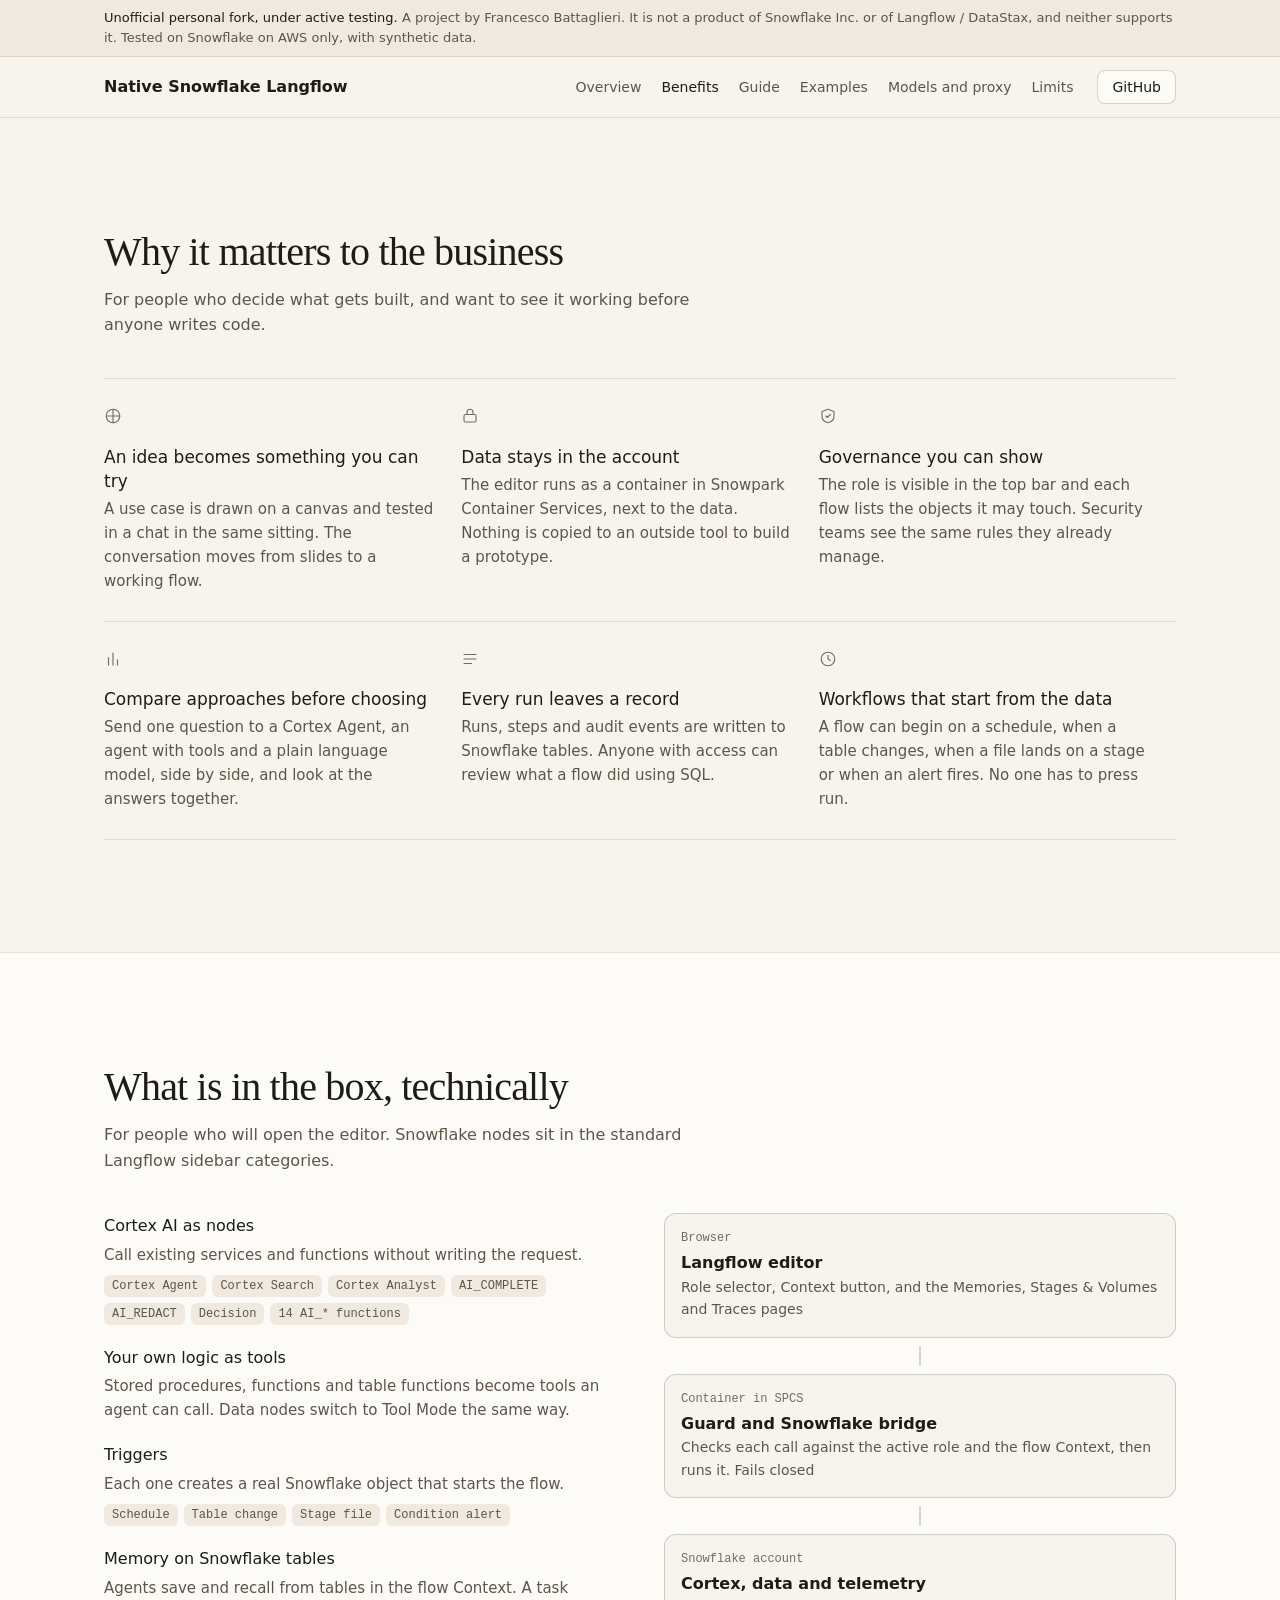
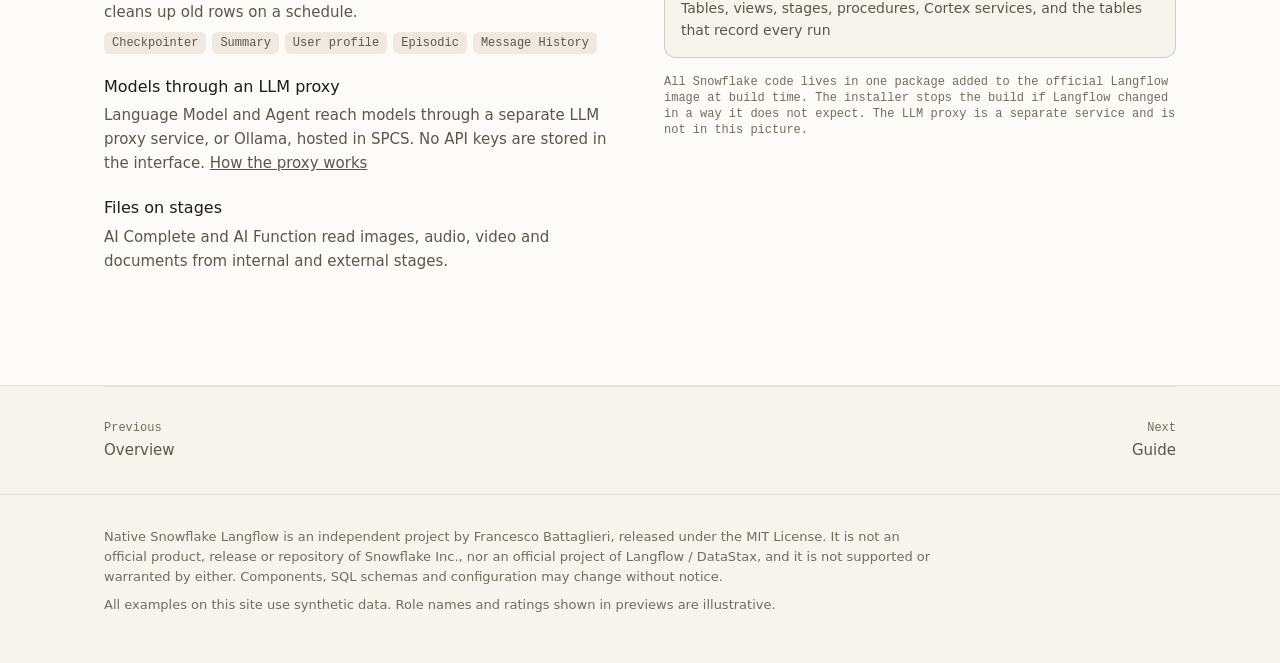
==== docs/benefits.html @ 38a933d1 "Split the overview site into pages and explain the LLM proxy The site is now six pages with shared C" ====
<!DOCTYPE html>
<html lang="en">
<head>
<meta charset="utf-8">
<meta name="viewport" content="width=device-width, initial-scale=1">
<meta name="snowflake-source" content="cortex-agent-authored">
<meta name="description" content="Native Snowflake Langflow: an unofficial personal fork that runs the Langflow visual editor inside Snowflake, on Snowflake data, under Snowflake roles.">
<title>Benefits · Native Snowflake Langflow</title>
<script type="application/json" id="snowflake-report-metadata">
{
  "generated": "2026-11-13",
  "intent": "Native Snowflake Langflow site: Benefits",
  "dataSources": [
    {
      "type": "file",
      "path": "README.md"
    }
  ],
  "sections": [
    {
      "id": "business",
      "title": "business",
      "producerNotes": "From README sections 1, 2, 4 and 5. No performance or adoption claims."
    },
    {
      "id": "technical",
      "title": "technical",
      "producerNotes": "From README sections 1, 2, 4 and 5. No performance or adoption claims."
    }
  ]
}
</script>
<link rel="stylesheet" href="assets/site.css">
<script src="assets/site.js" defer></script>
</head>
<body>

<div class="notice"><div class="wrap"><strong>Unofficial personal fork, under active testing.</strong> A project by Francesco Battaglieri. It is not a product of Snowflake Inc. or of Langflow / DataStax, and neither supports it. Tested on Snowflake on AWS only, with synthetic data.</div></div>

<nav>
  <div class="wrap">
    <a class="brand" href="index.html">Native Snowflake Langflow</a>
    <div class="links"><a href="index.html">Overview</a><a href="benefits.html" aria-current="page">Benefits</a><a href="guide.html">Guide</a><a href="examples.html">Examples</a><a href="models.html">Models and proxy</a><a href="limits.html">Limits</a></div>
    <a class="btn ghost small" href="https://github.com/fbattaglieri-snowflake/Native-Snowflake-Langflow">GitHub</a>
  </div>
</nav>

<section id="business">
  <div class="wrap">
    <div class="head reveal">
      <h2>Why it matters to the business</h2>
      <p class="sub">For people who decide what gets built, and want to see it working before anyone writes code.</p>
    </div>
    <div class="grid3">
      <div class="benefit reveal" style="--i:0"><svg viewBox="0 0 24 24"><path d="M12 3v18M3 12h18"/><circle cx="12" cy="12" r="9"/></svg><h3>An idea becomes something you can try</h3><p>A use case is drawn on a canvas and tested in a chat in the same sitting. The conversation moves from slides to a working flow.</p></div>
      <div class="benefit reveal" style="--i:1"><svg viewBox="0 0 24 24"><rect x="4" y="10" width="16" height="10" rx="2"/><path d="M8 10V7a4 4 0 0 1 8 0v3"/></svg><h3>Data stays in the account</h3><p>The editor runs as a container in Snowpark Container Services, next to the data. Nothing is copied to an outside tool to build a prototype.</p></div>
      <div class="benefit reveal" style="--i:2"><svg viewBox="0 0 24 24"><path d="M12 3l8 3v6c0 5-3.5 8-8 9-4.5-1-8-4-8-9V6z"/><path d="M9 12l2 2 4-4"/></svg><h3>Governance you can show</h3><p>The role is visible in the top bar and each flow lists the objects it may touch. Security teams see the same rules they already manage.</p></div>
      <div class="benefit reveal" style="--i:0"><svg viewBox="0 0 24 24"><path d="M6 20V10M12 20V4M18 20v-7"/></svg><h3>Compare approaches before choosing</h3><p>Send one question to a Cortex Agent, an agent with tools and a plain language model, side by side, and look at the answers together.</p></div>
      <div class="benefit reveal" style="--i:1"><svg viewBox="0 0 24 24"><path d="M4 6h16M4 12h16M4 18h10"/></svg><h3>Every run leaves a record</h3><p>Runs, steps and audit events are written to Snowflake tables. Anyone with access can review what a flow did using SQL.</p></div>
      <div class="benefit reveal" style="--i:2"><svg viewBox="0 0 24 24"><circle cx="12" cy="12" r="9"/><path d="M12 7v5l3 2"/></svg><h3>Workflows that start from the data</h3><p>A flow can begin on a schedule, when a table changes, when a file lands on a stage or when an alert fires. No one has to press run.</p></div>
    </div>
  </div>
</section>

<section id="technical" class="band">
  <div class="wrap">
    <div class="head reveal">
      <h2>What is in the box, technically</h2>
      <p class="sub">For people who will open the editor. Snowflake nodes sit in the standard Langflow sidebar categories.</p>
    </div>
    <div class="tech">
      <dl class="reveal">
        <div><dt>Cortex AI as nodes</dt><dd>Call existing services and functions without writing the request.</dd>
          <div class="tags"><span class="tag">Cortex Agent</span><span class="tag">Cortex Search</span><span class="tag">Cortex Analyst</span><span class="tag">AI_COMPLETE</span><span class="tag">AI_REDACT</span><span class="tag">Decision</span><span class="tag">14 AI_* functions</span></div></div>
        <div><dt>Your own logic as tools</dt><dd>Stored procedures, functions and table functions become tools an agent can call. Data nodes switch to Tool Mode the same way.</dd></div>
        <div><dt>Triggers</dt><dd>Each one creates a real Snowflake object that starts the flow.</dd>
          <div class="tags"><span class="tag">Schedule</span><span class="tag">Table change</span><span class="tag">Stage file</span><span class="tag">Condition alert</span></div></div>
        <div><dt>Memory on Snowflake tables</dt><dd>Agents save and recall from tables in the flow Context. A task cleans up old rows on a schedule.</dd>
          <div class="tags"><span class="tag">Checkpointer</span><span class="tag">Summary</span><span class="tag">User profile</span><span class="tag">Episodic</span><span class="tag">Message History</span></div></div>
        <div><dt>Models through an LLM proxy</dt><dd>Language Model and Agent reach models through a separate LLM proxy service, or Ollama, hosted in SPCS. No API keys are stored in the interface. <a href="models.html">How the proxy works</a></dd></div>
        <div><dt>Files on stages</dt><dd>AI Complete and AI Function read images, audio, video and documents from internal and external stages.</dd></div>
      </dl>
      <div class="reveal" style="--i:1">
        <div class="layers" aria-label="Architecture in three layers">
          <div class="layer"><span class="mono">Browser</span><b>Langflow editor</b><p>Role selector, Context button, and the Memories, Stages &amp; Volumes and Traces pages</p></div>
          <span class="down"></span>
          <div class="layer"><span class="mono">Container in SPCS</span><b>Guard and Snowflake bridge</b><p>Checks each call against the active role and the flow Context, then runs it. Fails closed</p></div>
          <span class="down"></span>
          <div class="layer"><span class="mono">Snowflake account</span><b>Cortex, data and telemetry</b><p>Tables, views, stages, procedures, Cortex services, and the tables that record every run</p></div>
        </div>
        <p class="mono" style="margin-top:16px">All Snowflake code lives in one package added to the official Langflow image at build time. The installer stops the build if Langflow changed in a way it does not expect. The LLM proxy is a separate service and is not in this picture.</p>
      </div>
    </div>
  </div>
</section>

<div class="wrap"><div class="pager"><a href="index.html"><small>Previous</small>Overview</a><a href="guide.html" style="text-align:right"><small>Next</small>Guide</a></div></div>

<footer>
  <div class="wrap">
    <p>Native Snowflake Langflow is an independent project by Francesco Battaglieri, released under the MIT License. It is not an official product, release or repository of Snowflake Inc., nor an official project of Langflow / DataStax, and it is not supported or warranted by either. Components, SQL schemas and configuration may change without notice.</p>
    <p>All examples on this site use synthetic data. Role names and ratings shown in previews are illustrative.</p>
  </div>
</footer>
</body>
</html>
---- docs/assets/site.css ----
:root{
  color-scheme:light dark;
  --bg:light-dark(#f7f4ee,#161513);
  --card:light-dark(#fdfbf7,#1c1a18);
  --raised:light-dark(#efe9df,#262421);
  --text:light-dark(#1f1b16,#efe9de);
  --text2:light-dark(#5e554a,#aaa398);
  --muted:light-dark(#746b5f,#8f897e);
  --line:light-dark(rgba(31,27,22,.10),rgba(239,233,222,.10));
  --line2:light-dark(rgba(31,27,22,.18),rgba(239,233,222,.18));
  --accent:light-dark(#0f6b63,#63c7b9);
  --accent-soft:light-dark(rgba(15,107,99,.10),rgba(99,199,185,.13));
  --neg:light-dark(#b42318,#f0766b);
  --neg-soft:light-dark(rgba(180,35,24,.08),rgba(240,118,107,.12));
  --pos:light-dark(#15803d,#4cc38a);
  --shadow:light-dark(0 8px 24px rgba(31,27,22,.07),none);
  --ease:cubic-bezier(.22,1,.36,1);
  --sans:"Instrument Sans","DM Sans",-apple-system,BlinkMacSystemFont,"Segoe UI",system-ui,sans-serif;
  --serif:"Instrument Serif","Iowan Old Style","Palatino Linotype",Palatino,Georgia,serif;
  --mono:ui-monospace,"SF Mono",Menlo,Consolas,monospace;
}
*{box-sizing:border-box}
html{scroll-behavior:smooth}
body{margin:0;background:var(--bg);color:var(--text);font:400 16px/1.6 var(--sans);-webkit-font-smoothing:antialiased}
img,svg{max-width:100%;height:auto}
a{color:inherit}
.wrap{width:100%;max-width:1136px;margin:0 auto;padding:0 clamp(20px,4vw,32px)}
h1,h2,h3,p{margin:0}
h1,h2{font-family:var(--serif);font-weight:400;letter-spacing:-.02em}
h1{font-size:clamp(38px,4.4vw,56px);line-height:1.06}
h2{font-size:clamp(30px,3.6vw,40px);line-height:1.12}
h3{font-size:17px;line-height:24px;font-weight:500}
.lead{font-size:clamp(17px,1.6vw,19px);line-height:1.55;color:var(--text2);max-width:36rem}
.sub{color:var(--text2);max-width:40rem;margin-top:12px}
.mono{font-family:var(--mono);font-size:12px;line-height:16px;color:var(--muted);overflow-wrap:anywhere}
section{padding:clamp(64px,9vw,112px) 0}
.head{margin-bottom:40px}
:focus-visible{outline:2px solid var(--accent);outline-offset:2px;border-radius:6px}

/* notice + nav */
.notice{background:var(--raised);border-bottom:1px solid var(--line);font-size:13px;line-height:20px;color:var(--text2)}
.notice .wrap{padding-top:8px;padding-bottom:8px}
.notice strong{font-weight:500;color:var(--text)}
nav{position:sticky;top:0;z-index:10;background:var(--bg);border-bottom:1px solid var(--line)}
nav .wrap{display:flex;align-items:center;flex-wrap:wrap;gap:0 24px;min-height:60px}
.brand{font-weight:600;font-size:16px;text-decoration:none;white-space:nowrap}
.links{display:flex;gap:20px;margin-left:auto;font-size:14px}
.links a{color:var(--text2);text-decoration:none;transition:color .15s var(--ease)}
.links a:hover{color:var(--text)}
.btn{display:inline-flex;align-items:center;justify-content:center;height:44px;padding:0 20px;border-radius:10px;font:500 15px/1 var(--sans);text-decoration:none;border:1px solid transparent;cursor:pointer;transition:background-color .15s var(--ease),border-color .15s var(--ease),transform .15s var(--ease)}
.btn:active{transform:scale(.98)}
.btn.primary{background:var(--text);color:var(--bg)}
.btn.primary:hover{background:var(--text2)}
.btn.ghost{background:var(--card);border-color:var(--line2);color:var(--text)}
.btn.ghost:hover{background:var(--raised)}
.btn.small{height:34px;padding:0 14px;font-size:14px;border-radius:8px}
.links a[aria-current=page]{color:var(--text)}
@media (max-width:900px){nav .brand{line-height:60px}nav .btn{margin-left:auto}.links{order:3;width:100%;margin:0;padding:0 0 12px;overflow-x:auto;white-space:nowrap}}

/* hero */
.hero{padding:clamp(48px,7vw,88px) 0 clamp(56px,7vw,88px)}
.hero-grid{display:grid;grid-template-columns:minmax(0,1fr) minmax(0,1fr);gap:clamp(32px,4vw,56px);align-items:center}
.hero .lead{margin-top:20px}
.actions{display:flex;flex-wrap:wrap;gap:12px;margin-top:32px}
.facts{display:flex;flex-wrap:wrap;gap:8px 20px;margin-top:28px;padding:0;list-style:none}
.facts li{font-family:var(--mono);font-size:12px;color:var(--muted)}
@media (max-width:960px){.hero-grid{grid-template-columns:minmax(0,1fr)}}

/* window */
.window{background:var(--card);border:1px solid var(--line2);border-radius:16px;box-shadow:var(--shadow);overflow:hidden}
.bar{display:flex;align-items:center;gap:8px;flex-wrap:wrap;padding:10px 12px;border-bottom:1px solid var(--line);font-size:13px}
.bar .title{color:var(--text2);margin-right:auto}
.chip{display:inline-flex;align-items:center;gap:6px;height:26px;padding:0 10px;border-radius:8px;background:var(--raised);border:1px solid var(--line);font-family:var(--mono);font-size:12px;color:var(--text2);white-space:nowrap}
.chip b{font-weight:500;color:var(--text)}
.chip.role::before{content:"";width:6px;height:6px;border-radius:50%;background:var(--accent)}
.canvas{display:block;width:100%;background-image:radial-gradient(var(--line2) 1px,transparent 1px);background-size:20px 20px}
.node rect{fill:var(--card);stroke:var(--line2);stroke-width:1;transition:stroke .3s var(--ease),fill .3s var(--ease)}
.node text{font:500 13px var(--sans);fill:var(--text)}
.node .kind{font:400 11px var(--mono);fill:var(--muted)}
.node .pip{fill:var(--muted)}
.node.sf .pip{fill:var(--accent)}
.node.on rect{stroke:var(--accent);fill:var(--accent-soft)}
.node{opacity:0;transform:translateY(8px);transition:opacity .45s var(--ease),transform .45s var(--ease)}
.ready .node{opacity:1;transform:none}
.wire{fill:none;stroke:var(--line2);stroke-width:1.5;stroke-dasharray:1;stroke-dashoffset:1;transition:stroke-dashoffset .9s var(--ease) .5s,stroke .3s var(--ease)}
.ready .wire{stroke-dashoffset:0}
.wire.on{stroke:var(--accent)}
#dot{fill:var(--accent);opacity:0;transition:opacity .15s}
.trace{display:grid;grid-template-columns:1fr auto;gap:12px;align-items:end;padding:12px;border-top:1px solid var(--line)}
.trace ol{list-style:none;margin:0;padding:0;display:grid;gap:4px}
.trace li{font-family:var(--mono);font-size:12px;line-height:18px;color:var(--muted);opacity:.35;transition:opacity .3s var(--ease),color .3s var(--ease)}
.trace li.on{opacity:1;color:var(--text2)}
.trace li span{color:var(--accent)}

/* reveal */
.reveal{opacity:0;transform:translateY(12px);transition:opacity .5s var(--ease),transform .5s var(--ease);transition-delay:calc(var(--i,0)*50ms)}
.reveal.in{opacity:1;transform:none}

/* how */
.steps{display:grid;grid-template-columns:repeat(auto-fit,minmax(260px,1fr));gap:24px}
.step{background:var(--card);border:1px solid var(--line);border-radius:16px;padding:24px}
.step .n{font-family:var(--mono);font-size:12px;color:var(--accent)}
.step h3{margin:8px 0}
.step p{color:var(--text2);font-size:15px}
.mini{margin-top:20px;background:var(--bg);border:1px solid var(--line);border-radius:10px;padding:12px;min-height:132px;display:grid;gap:4px;align-content:center}
.row{display:flex;align-items:center;gap:8px;height:28px;padding:0 8px;border-radius:6px;font-family:var(--mono);font-size:12px;color:var(--text2)}
.row.sel{background:var(--accent-soft);color:var(--text)}
.tick{width:14px;height:14px;border-radius:4px;border:1px solid var(--line2);flex:none;display:grid;place-items:center}
.tick svg{width:10px;height:10px;stroke:var(--bg);opacity:0;transition:opacity .3s var(--ease) calc(.4s + var(--j,0)*.18s)}
.tick.yes{transition:background-color .3s var(--ease) calc(.4s + var(--j,0)*.18s),border-color .3s var(--ease) calc(.4s + var(--j,0)*.18s)}
.in .tick.yes{background:var(--accent);border-color:var(--accent)}
.in .tick.yes svg{opacity:1}
.join{display:flex;align-items:center}
.join .pill{flex:none;padding:0 8px;font-size:12px}
.join i{flex:1;min-width:10px;height:1.5px;background:var(--accent);transform:scaleX(0);transform-origin:left;transition:transform .7s var(--ease) .5s}
.in .join i{transform:scaleX(1)}
.pill{display:inline-flex;align-items:center;height:30px;padding:0 10px;border-radius:8px;border:1px solid var(--line2);background:var(--card);font-size:13px;white-space:nowrap}

/* governance demo */
.gov{display:grid;grid-template-columns:minmax(0,1fr) minmax(0,1fr);gap:clamp(24px,4vw,56px);align-items:center;margin-top:64px}
@media (max-width:860px){.gov{grid-template-columns:minmax(0,1fr)}}
.seg{display:inline-flex;gap:2px;padding:3px;border-radius:10px;background:var(--raised);border:1px solid var(--line)}
.seg button{height:30px;padding:0 12px;border:0;border-radius:7px;background:none;color:var(--text2);font:400 12px var(--mono);cursor:pointer;transition:background-color .15s var(--ease),color .15s var(--ease)}
.seg button[aria-pressed=true]{background:var(--card);color:var(--text);box-shadow:0 1px 2px rgba(0,0,0,.06)}
.result{margin:12px;padding:12px;border-radius:10px;border:1px solid var(--line);background:var(--bg);font-family:var(--mono);font-size:12px;line-height:20px;color:var(--text2);transition:background-color .25s var(--ease),border-color .25s var(--ease)}
.result b{display:block;font-weight:500;color:var(--pos)}
.result.deny{background:var(--neg-soft);border-color:var(--neg)}
.result.deny b{color:var(--neg)}

/* benefits */
.grid3{display:grid;grid-template-columns:repeat(auto-fit,minmax(280px,1fr));gap:0;border-top:1px solid var(--line)}
.benefit{padding:28px 24px 28px 0;border-bottom:1px solid var(--line)}
.benefit svg{width:18px;height:18px;stroke:var(--muted);fill:none;stroke-width:1.5;stroke-linecap:round;stroke-linejoin:round}
.benefit h3{margin:12px 0 4px}
.benefit p{color:var(--text2);font-size:15px}
.band{background:var(--card);border-top:1px solid var(--line);border-bottom:1px solid var(--line)}
.tech{display:grid;grid-template-columns:repeat(auto-fit,minmax(300px,1fr));gap:32px 48px}
.tech dl{margin:0;display:grid;gap:20px}
.tech dt{font-weight:500}
.tech dd{margin:4px 0 0;color:var(--text2);font-size:15px}
.tags{display:flex;flex-wrap:wrap;gap:6px;margin-top:8px}
.tag{font-family:var(--mono);font-size:12px;line-height:22px;padding:0 8px;border-radius:6px;background:var(--raised);color:var(--text2)}
.layers{display:grid;gap:8px}
.layer{border:1px solid var(--line2);border-radius:12px;padding:16px;background:var(--bg)}
.layer .mono{display:block;margin-bottom:4px}
.layer p{font-size:14px;color:var(--text2)}
.down{justify-self:center;width:1.5px;height:20px;background:var(--line2)}

/* guide */
.guide{display:grid;gap:0;counter-reset:g;max-width:820px}
.g{display:grid;grid-template-columns:40px minmax(0,1fr);gap:16px;padding:20px 0;border-bottom:1px solid var(--line)}
.g::before{counter-increment:g;content:counter(g);width:32px;height:32px;border-radius:50%;border:1px solid var(--line2);display:grid;place-items:center;font-family:var(--mono);font-size:13px;color:var(--accent)}
.g p{color:var(--text2);font-size:15px;margin-top:4px}
.g .when{font-family:var(--mono);font-size:12px;color:var(--muted);margin-left:8px}
kbd{font-family:var(--mono);font-size:12px;padding:1px 6px;border-radius:5px;border:1px solid var(--line2);background:var(--card);color:var(--text)}
.tips{margin-top:40px;display:grid;grid-template-columns:repeat(auto-fit,minmax(240px,1fr));gap:16px;max-width:1000px}
.tip{padding:16px;border-radius:12px;background:var(--card);border:1px solid var(--line);font-size:14px;color:var(--text2)}
.tip b{display:block;font-weight:500;color:var(--text);margin-bottom:4px}

/* examples */
.tabs{display:flex;flex-wrap:wrap;gap:4px;margin-bottom:20px}
.tabs button{height:36px;padding:0 14px;border-radius:9px;border:1px solid transparent;background:none;color:var(--text2);font:400 14px var(--sans);cursor:pointer;transition:background-color .15s var(--ease),color .15s var(--ease),border-color .15s var(--ease)}
.tabs button:hover{background:var(--raised)}
.tabs button[aria-selected=true]{background:var(--card);border-color:var(--line2);color:var(--text)}
.panel{display:none;grid-template-columns:minmax(0,1fr) minmax(0,1fr);gap:clamp(24px,4vw,48px);background:var(--card);border:1px solid var(--line);border-radius:16px;padding:clamp(20px,3vw,32px)}
.panel.on{display:grid;animation:rise .4s var(--ease)}
@keyframes rise{from{opacity:0;transform:translateY(8px)}}
@media (max-width:860px){.panel{grid-template-columns:minmax(0,1fr)}}
.panel h3{font-size:20px;line-height:28px}
.panel p{color:var(--text2);font-size:15px;margin-top:8px}
.chain{display:flex;flex-wrap:wrap;align-items:center;gap:6px;margin-top:20px}
.chain i{width:16px;height:1.5px;background:var(--line2)}
.chain .pill.sf{border-color:var(--accent);color:var(--accent)}
.look{margin:20px 0 0;padding:0;list-style:none;display:grid;gap:8px;font-size:14px;color:var(--text2)}
.look li{padding-left:16px;position:relative}
.look li::before{content:"";position:absolute;left:0;top:10px;width:6px;height:1.5px;background:var(--accent)}
.chat{display:grid;gap:8px;align-content:start}
.chat .mono{margin-bottom:4px}
.q{background:var(--bg);border:1px solid var(--line);border-radius:12px 12px 12px 4px;padding:12px 14px;font-size:14px;line-height:21px}
.q small{display:block;font-family:var(--mono);font-size:11px;color:var(--muted);margin-bottom:2px}
.scores{display:grid;gap:8px;margin-top:8px}
.score{display:grid;grid-template-columns:132px 1fr 20px;gap:12px;align-items:center;font-size:13px;color:var(--text2)}
.score div{height:6px;border-radius:3px;background:var(--raised);overflow:hidden}
.score div i{display:block;height:100%;background:var(--muted);transform-origin:left;transform:scaleX(0);transition:transform .7s var(--ease) .2s}
.score.lead-s div i{background:var(--accent)}
.panel.on .score div i{transform:scaleX(var(--v))}
.score span{font-family:var(--mono);font-variant-numeric:tabular-nums;text-align:right}

/* limits */
.limits{display:grid;grid-template-columns:repeat(auto-fit,minmax(300px,1fr));gap:0 48px;max-width:1000px}
.limit{padding:16px 0;border-bottom:1px solid var(--line)}
.limit b{font-weight:500}
.limit p{color:var(--text2);font-size:14px;margin-top:2px}

/* feedback + footer */
.cta{display:grid;grid-template-columns:minmax(0,3fr) minmax(0,2fr);gap:32px;align-items:center}
@media (max-width:860px){.cta{grid-template-columns:minmax(0,1fr)}}
footer{border-top:1px solid var(--line);padding:32px 0 48px;font-size:13px;line-height:20px;color:var(--muted)}
footer p{max-width:52rem}
footer p+p{margin-top:8px}

@media (prefers-reduced-motion:reduce){
  html{scroll-behavior:auto}
  *,*::before,*::after{transition-duration:.01ms!important;transition-delay:0s!important;animation:none!important}
}

/* multi-page additions */
.cards{display:grid;grid-template-columns:repeat(auto-fit,minmax(200px,1fr));gap:16px}
.card{display:block;padding:20px;border-radius:14px;background:var(--card);border:1px solid var(--line);text-decoration:none;transition:border-color .15s var(--ease),background-color .15s var(--ease)}
.card:hover{border-color:var(--accent)}
.card b{display:block;font-weight:500}
.card span{display:block;font-size:14px;line-height:21px;color:var(--text2);margin-top:4px}
.pager{display:flex;justify-content:space-between;gap:16px;flex-wrap:wrap;padding:32px 0;border-top:1px solid var(--line)}
.pager a{text-decoration:none;font-size:15px;color:var(--text2);transition:color .15s var(--ease)}
.pager a:hover{color:var(--text)}
.pager small{display:block;font-family:var(--mono);font-size:12px;color:var(--muted)}
.need{display:inline-flex;align-items:center;gap:8px;margin-top:20px!important;font-size:13px!important;color:var(--text2)}
.need::before{content:"";width:6px;height:6px;border-radius:50%;background:var(--muted)}
.need.yes::before{background:var(--accent)}
.prereq{display:grid;grid-template-columns:repeat(auto-fit,minmax(240px,1fr));gap:16px;max-width:1000px;margin-bottom:40px}
.lane{margin-top:20px}
.lane>.mono{display:block;margin-bottom:8px}
.flowd{display:flex;align-items:stretch}
.fbox{flex:1 1 0;min-width:0;background:var(--bg);border:1px solid var(--line2);border-radius:12px;padding:16px;transition:border-color .4s var(--ease) calc(var(--k,0)*.3s + .2s),background-color .4s var(--ease) calc(var(--k,0)*.3s + .2s)}
.fbox .mono{display:block;margin-bottom:4px}
.fbox b{display:block;font-weight:500;font-size:15px;line-height:22px}
.fbox p{font-size:13px;line-height:19px;color:var(--text2);margin-top:4px}
.fline{flex:0 0 28px;align-self:center;height:1.5px;background:var(--line2);transform:scaleX(0);transform-origin:left;transition:transform .3s var(--ease) calc(var(--k,0)*.3s + .35s)}
.flowd.in .fline{transform:scaleX(1)}
.flowd.hot .fline{background:var(--accent)}
.flowd.hot.in .fbox{border-color:var(--accent);background:var(--accent-soft)}
@media (max-width:860px){.flowd{flex-direction:column}.fline{flex-basis:20px;width:1.5px;height:auto;transform:scaleY(0);transform-origin:top}.flowd.in .fline{transform:scaleY(1)}}
.route{padding:16px}
.edtext{margin:20px 0 0;font-size:15px;color:var(--text2);max-width:46rem;min-height:72px}
.two{display:grid;grid-template-columns:repeat(auto-fit,minmax(300px,1fr));gap:24px}
.ed{background:var(--card);border:1px solid var(--line);border-radius:16px;padding:24px}
.ed .mono{display:block;margin-bottom:8px}
.ed ul{margin:12px 0 20px;padding:0;list-style:none;display:grid;gap:8px;font-size:15px;color:var(--text2)}
.ed li{padding-left:16px;position:relative}
.ed li::before{content:"";position:absolute;left:0;top:11px;width:6px;height:1.5px;background:var(--accent)}
.diff{display:grid;gap:0;max-width:860px;border-top:1px solid var(--line)}
.drow{display:grid;grid-template-columns:96px minmax(0,1fr) 28px minmax(0,1fr);gap:12px;align-items:center;padding:14px 0;border-bottom:1px solid var(--line)}
.drow i{height:1.5px;background:var(--accent);transform:scaleX(0);transform-origin:left;transition:transform .4s var(--ease) calc(var(--i,0)*50ms + .3s)}
.drow.in i{transform:scaleX(1)}
code{font-family:var(--mono);font-size:13px;overflow-wrap:anywhere}
.drow code{color:var(--text2)}
.drow code.ok{color:var(--accent)}
@media (max-width:560px){.drow{grid-template-columns:minmax(0,1fr) 20px minmax(0,1fr)}.drow .mono{grid-column:1/-1}}
pre.cfg{margin:16px 0 0;padding:16px;border-radius:12px;background:var(--bg);border:1px solid var(--line);font:13px/1.7 var(--mono);color:var(--text2);overflow-x:auto}
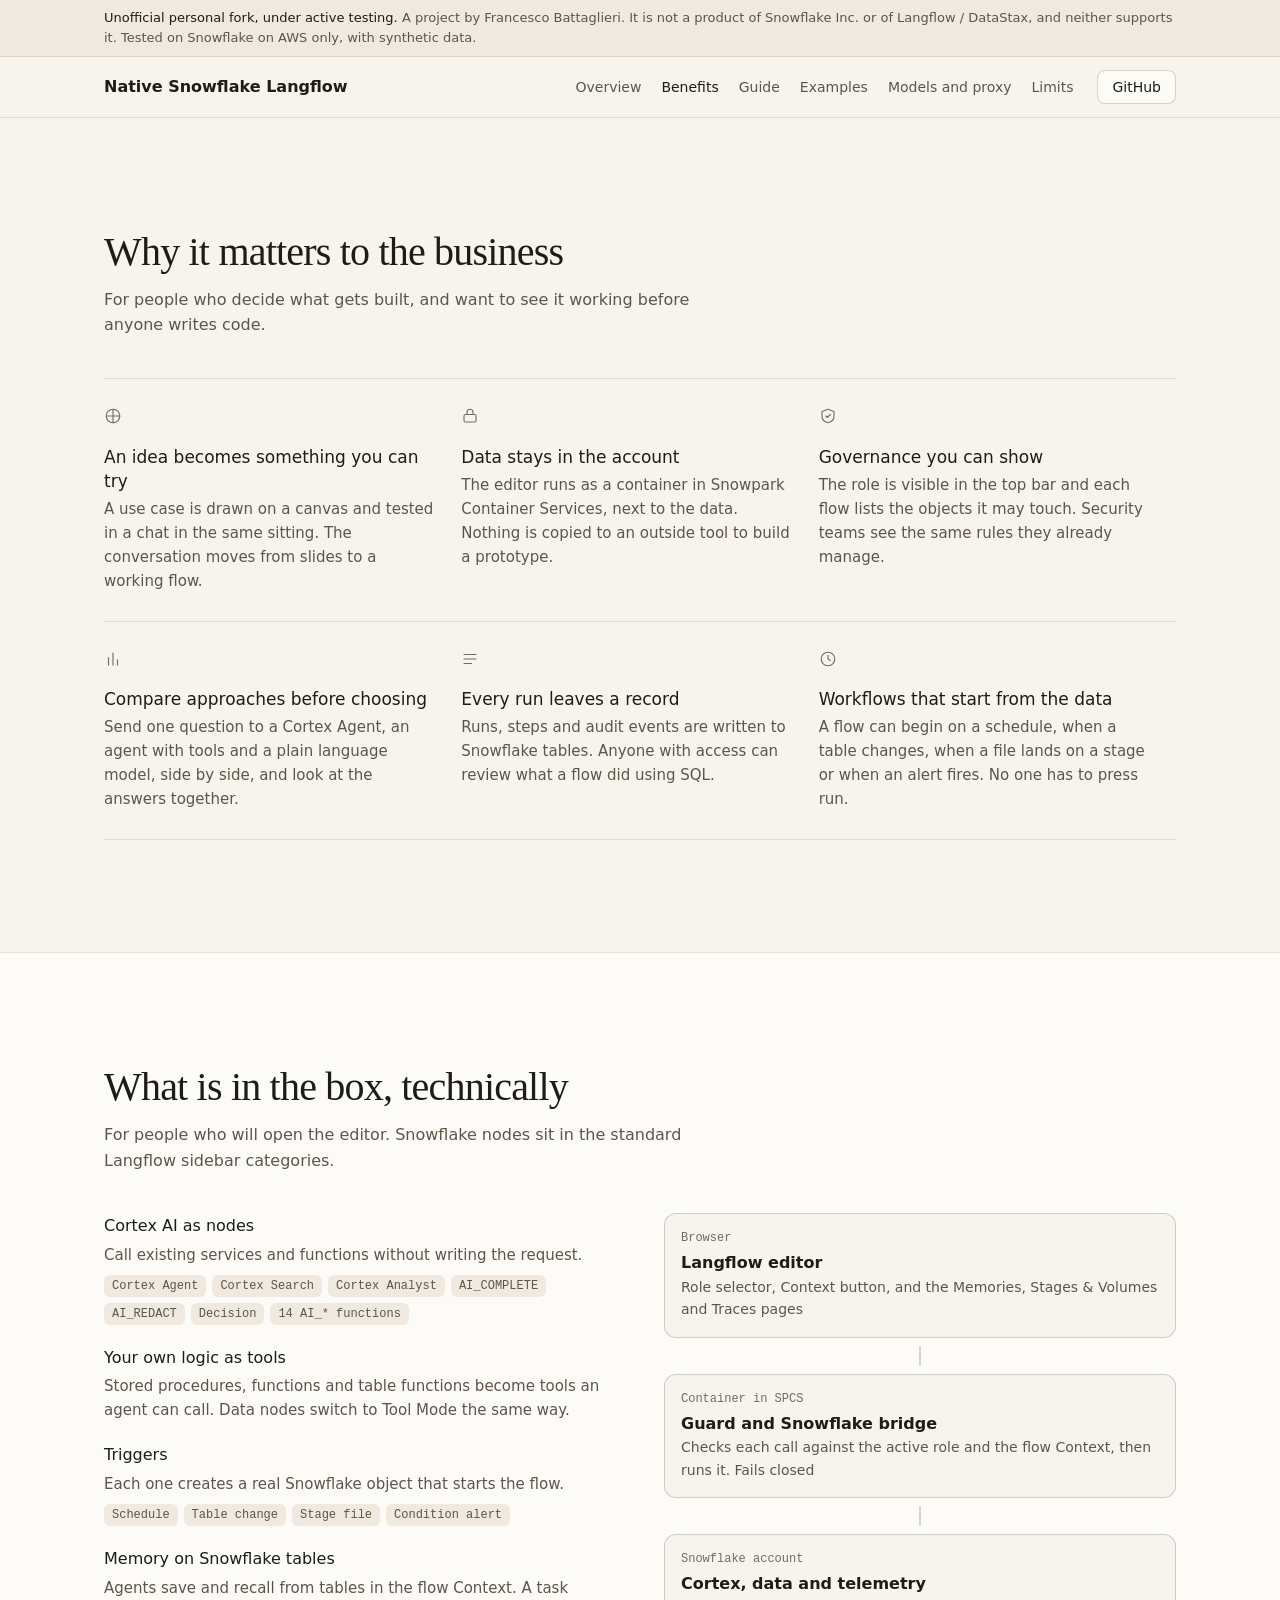
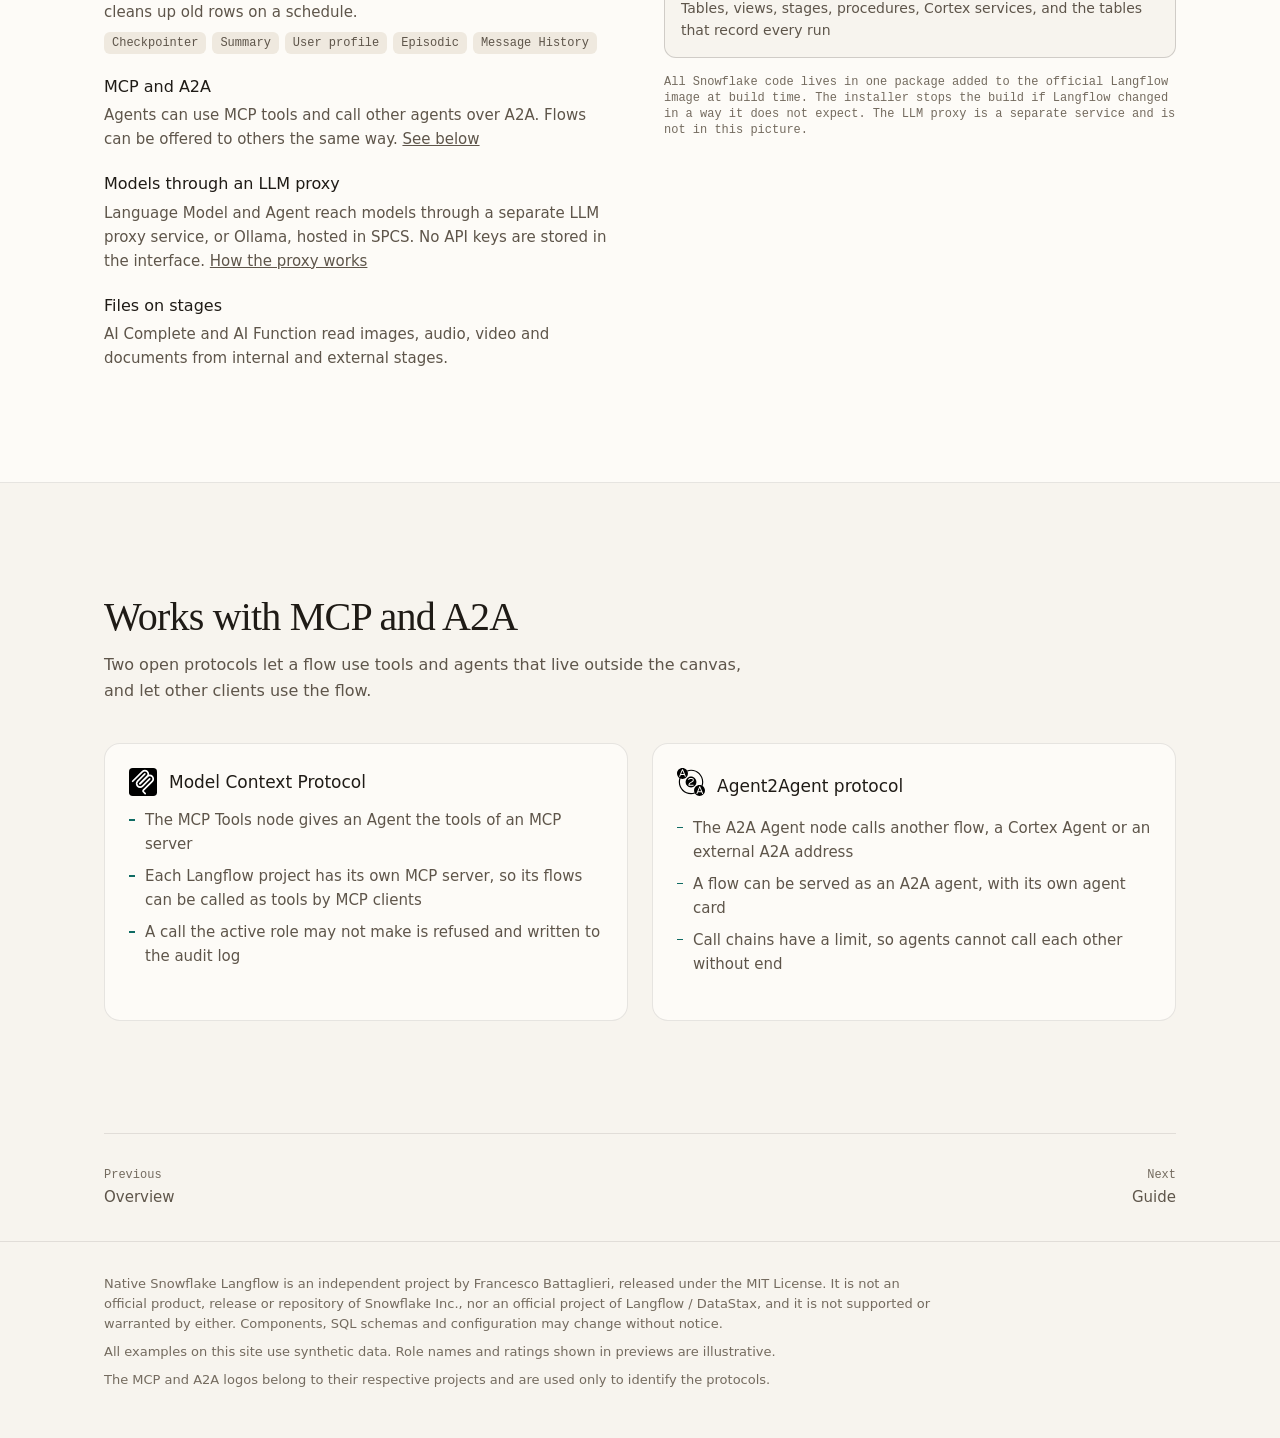
==== commit 4942f0e6: "Document MCP and A2A, and widen the example flow on the site README gains MCP and A2A rows and a sec" ====
--- a/docs/benefits.html
+++ b/docs/benefits.html
@@ -77,6 +77,7 @@
           <div class="tags"><span class="tag">Schedule</span><span class="tag">Table change</span><span class="tag">Stage file</span><span class="tag">Condition alert</span></div></div>
         <div><dt>Memory on Snowflake tables</dt><dd>Agents save and recall from tables in the flow Context. A task cleans up old rows on a schedule.</dd>
           <div class="tags"><span class="tag">Checkpointer</span><span class="tag">Summary</span><span class="tag">User profile</span><span class="tag">Episodic</span><span class="tag">Message History</span></div></div>
+        <div><dt>MCP and A2A</dt><dd>Agents can use MCP tools and call other agents over A2A. Flows can be offered to others the same way. <a href="#protocols">See below</a></dd></div>
         <div><dt>Models through an LLM proxy</dt><dd>Language Model and Agent reach models through a separate LLM proxy service, or Ollama, hosted in SPCS. No API keys are stored in the interface. <a href="models.html">How the proxy works</a></dd></div>
         <div><dt>Files on stages</dt><dd>AI Complete and AI Function read images, audio, video and documents from internal and external stages.</dd></div>
       </dl>
@@ -94,12 +95,40 @@
   </div>
 </section>
 
+<section id="protocols">
+  <div class="wrap">
+    <div class="head reveal">
+      <h2>Works with MCP and A2A</h2>
+      <p class="sub">Two open protocols let a flow use tools and agents that live outside the canvas, and let other clients use the flow.</p>
+    </div>
+    <div class="two">
+      <article class="ed reveal" style="--i:0">
+        <div class="proto"><img src="assets/logos/mcp.svg" alt="Model Context Protocol logo" width="28" height="28"><h3>Model Context Protocol</h3></div>
+        <ul>
+          <li>The MCP Tools node gives an Agent the tools of an MCP server</li>
+          <li>Each Langflow project has its own MCP server, so its flows can be called as tools by MCP clients</li>
+          <li>A call the active role may not make is refused and written to the audit log</li>
+        </ul>
+      </article>
+      <article class="ed reveal" style="--i:1">
+        <div class="proto"><picture><source srcset="assets/logos/a2a-white.svg" media="(prefers-color-scheme: dark)"><img src="assets/logos/a2a-black.svg" alt="Agent2Agent protocol logo" width="28" height="28"></picture><h3>Agent2Agent protocol</h3></div>
+        <ul>
+          <li>The A2A Agent node calls another flow, a Cortex Agent or an external A2A address</li>
+          <li>A flow can be served as an A2A agent, with its own agent card</li>
+          <li>Call chains have a limit, so agents cannot call each other without end</li>
+        </ul>
+      </article>
+    </div>
+  </div>
+</section>
+
 <div class="wrap"><div class="pager"><a href="index.html"><small>Previous</small>Overview</a><a href="guide.html" style="text-align:right"><small>Next</small>Guide</a></div></div>
 
 <footer>
   <div class="wrap">
     <p>Native Snowflake Langflow is an independent project by Francesco Battaglieri, released under the MIT License. It is not an official product, release or repository of Snowflake Inc., nor an official project of Langflow / DataStax, and it is not supported or warranted by either. Components, SQL schemas and configuration may change without notice.</p>
     <p>All examples on this site use synthetic data. Role names and ratings shown in previews are illustrative.</p>
+    <p>The MCP and A2A logos belong to their respective projects and are used only to identify the protocols.</p>
   </div>
 </footer>
 </body>
--- a/docs/assets/site.css
+++ b/docs/assets/site.css
@@ -59,7 +59,7 @@
 
 /* hero */
 .hero{padding:clamp(48px,7vw,88px) 0 clamp(56px,7vw,88px)}
-.hero-grid{display:grid;grid-template-columns:minmax(0,1fr) minmax(0,1fr);gap:clamp(32px,4vw,56px);align-items:center}
+.hero-grid{display:grid;grid-template-columns:minmax(0,1fr);gap:clamp(32px,4vw,48px)}
 .hero .lead{margin-top:20px}
 .actions{display:flex;flex-wrap:wrap;gap:12px;margin-top:32px}
 .facts{display:flex;flex-wrap:wrap;gap:8px 20px;margin-top:28px;padding:0;list-style:none}
@@ -247,3 +247,14 @@
 .drow code.ok{color:var(--accent)}
 @media (max-width:560px){.drow{grid-template-columns:minmax(0,1fr) 20px minmax(0,1fr)}.drow .mono{grid-column:1/-1}}
 pre.cfg{margin:16px 0 0;padding:16px;border-radius:12px;background:var(--bg);border:1px solid var(--line);font:13px/1.7 var(--mono);color:var(--text2);overflow-x:auto}
+
+/* hero canvas, protocols */
+.scroll{overflow-x:auto}
+.canvas{min-width:720px;max-width:none}
+.wlabel{font:400 11px var(--mono);fill:var(--muted)}
+.canvas .pip{fill:var(--muted)}
+.canvas .pip.key-sf{fill:var(--accent)}
+.lg-dark{display:none}
+@media (prefers-color-scheme:dark){.lg-light{display:none}.lg-dark{display:inline}}
+.proto{display:flex;align-items:center;gap:12px;margin-bottom:4px}
+.proto img{width:28px;height:28px;flex:none}
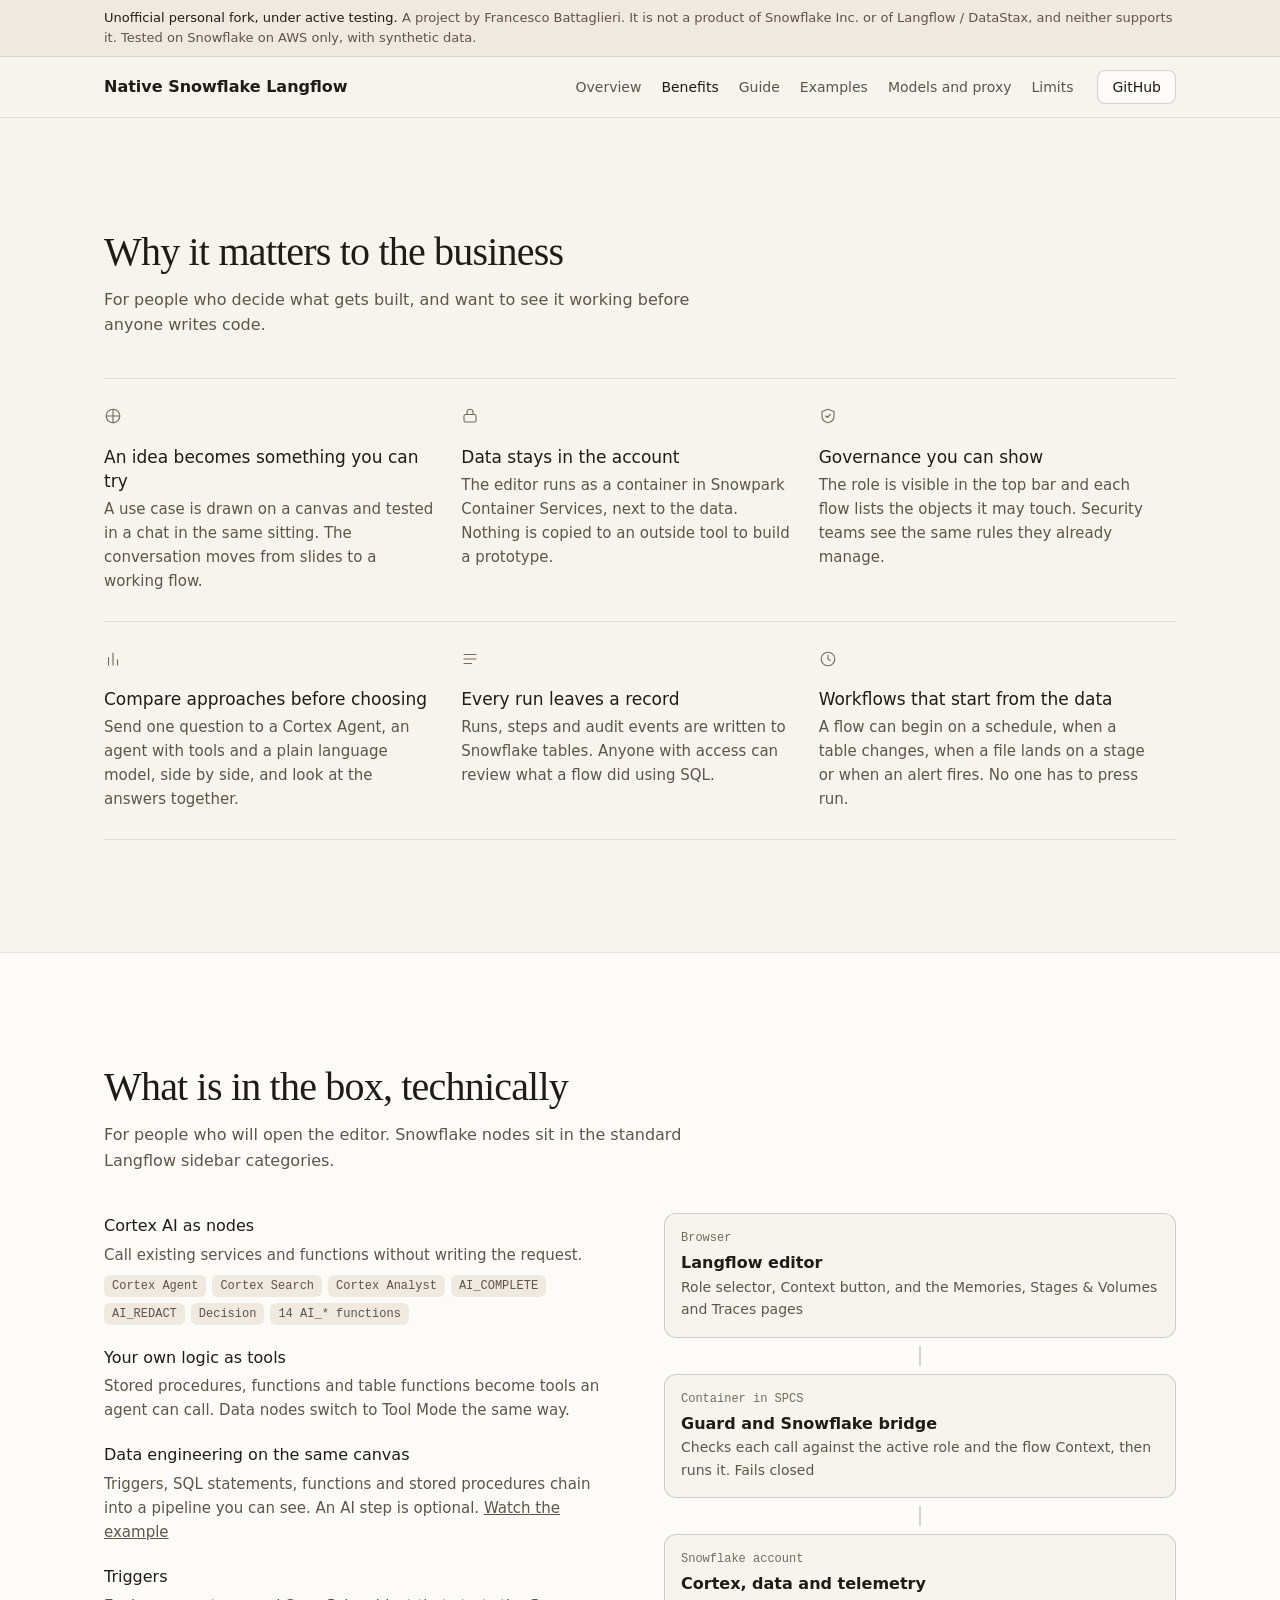
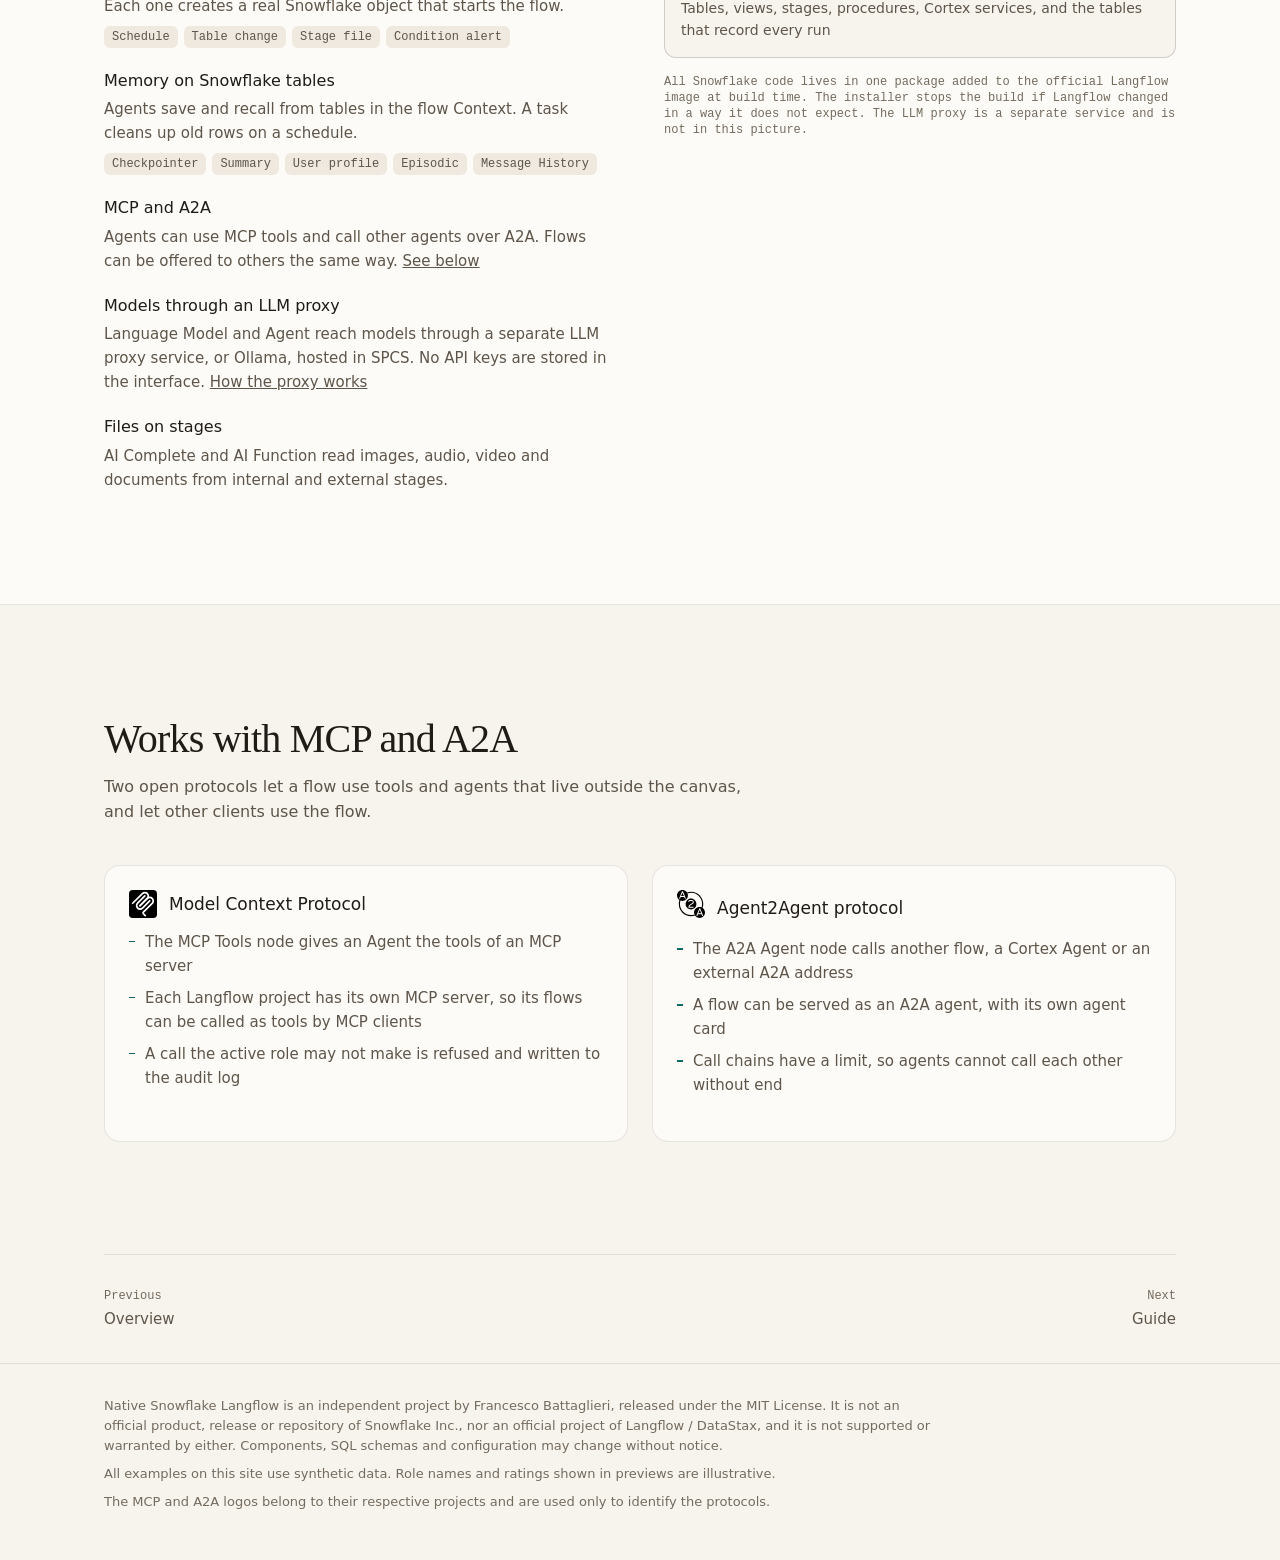
==== commit ee9ea2e4: "Add a data engineering example to the site and loop the preview The overview preview has two tabs, A" ====
--- a/docs/benefits.html
+++ b/docs/benefits.html
@@ -73,6 +73,7 @@
         <div><dt>Cortex AI as nodes</dt><dd>Call existing services and functions without writing the request.</dd>
           <div class="tags"><span class="tag">Cortex Agent</span><span class="tag">Cortex Search</span><span class="tag">Cortex Analyst</span><span class="tag">AI_COMPLETE</span><span class="tag">AI_REDACT</span><span class="tag">Decision</span><span class="tag">14 AI_* functions</span></div></div>
         <div><dt>Your own logic as tools</dt><dd>Stored procedures, functions and table functions become tools an agent can call. Data nodes switch to Tool Mode the same way.</dd></div>
+        <div><dt>Data engineering on the same canvas</dt><dd>Triggers, SQL statements, functions and stored procedures chain into a pipeline you can see. An AI step is optional. <a href="index.html#data-engineering">Watch the example</a></dd></div>
         <div><dt>Triggers</dt><dd>Each one creates a real Snowflake object that starts the flow.</dd>
           <div class="tags"><span class="tag">Schedule</span><span class="tag">Table change</span><span class="tag">Stage file</span><span class="tag">Condition alert</span></div></div>
         <div><dt>Memory on Snowflake tables</dt><dd>Agents save and recall from tables in the flow Context. A task cleans up old rows on a schedule.</dd>
--- a/docs/assets/site.css
+++ b/docs/assets/site.css
@@ -85,9 +85,10 @@
 .wire{fill:none;stroke:var(--line2);stroke-width:1.5;stroke-dasharray:1;stroke-dashoffset:1;transition:stroke-dashoffset .9s var(--ease) .5s,stroke .3s var(--ease)}
 .ready .wire{stroke-dashoffset:0}
 .wire.on{stroke:var(--accent)}
-#dot{fill:var(--accent);opacity:0;transition:opacity .15s}
+.dot{fill:var(--accent);opacity:0;transition:opacity .15s}
 .trace{display:grid;grid-template-columns:1fr auto;gap:12px;align-items:end;padding:12px;border-top:1px solid var(--line)}
-.trace ol{list-style:none;margin:0;padding:0;display:grid;gap:4px}
+.trace ol{list-style:none;margin:0;padding:0;display:none;gap:4px}
+.trace ol.on{display:grid}
 .trace li{font-family:var(--mono);font-size:12px;line-height:18px;color:var(--muted);opacity:.35;transition:opacity .3s var(--ease),color .3s var(--ease)}
 .trace li.on{opacity:1;color:var(--text2)}
 .trace li span{color:var(--accent)}
@@ -258,3 +259,5 @@
 @media (prefers-color-scheme:dark){.lg-light{display:none}.lg-dark{display:inline}}
 .proto{display:flex;align-items:center;gap:12px;margin-bottom:4px}
 .proto img{width:28px;height:28px;flex:none}
+.scene{display:none}
+.scene.on{display:block}
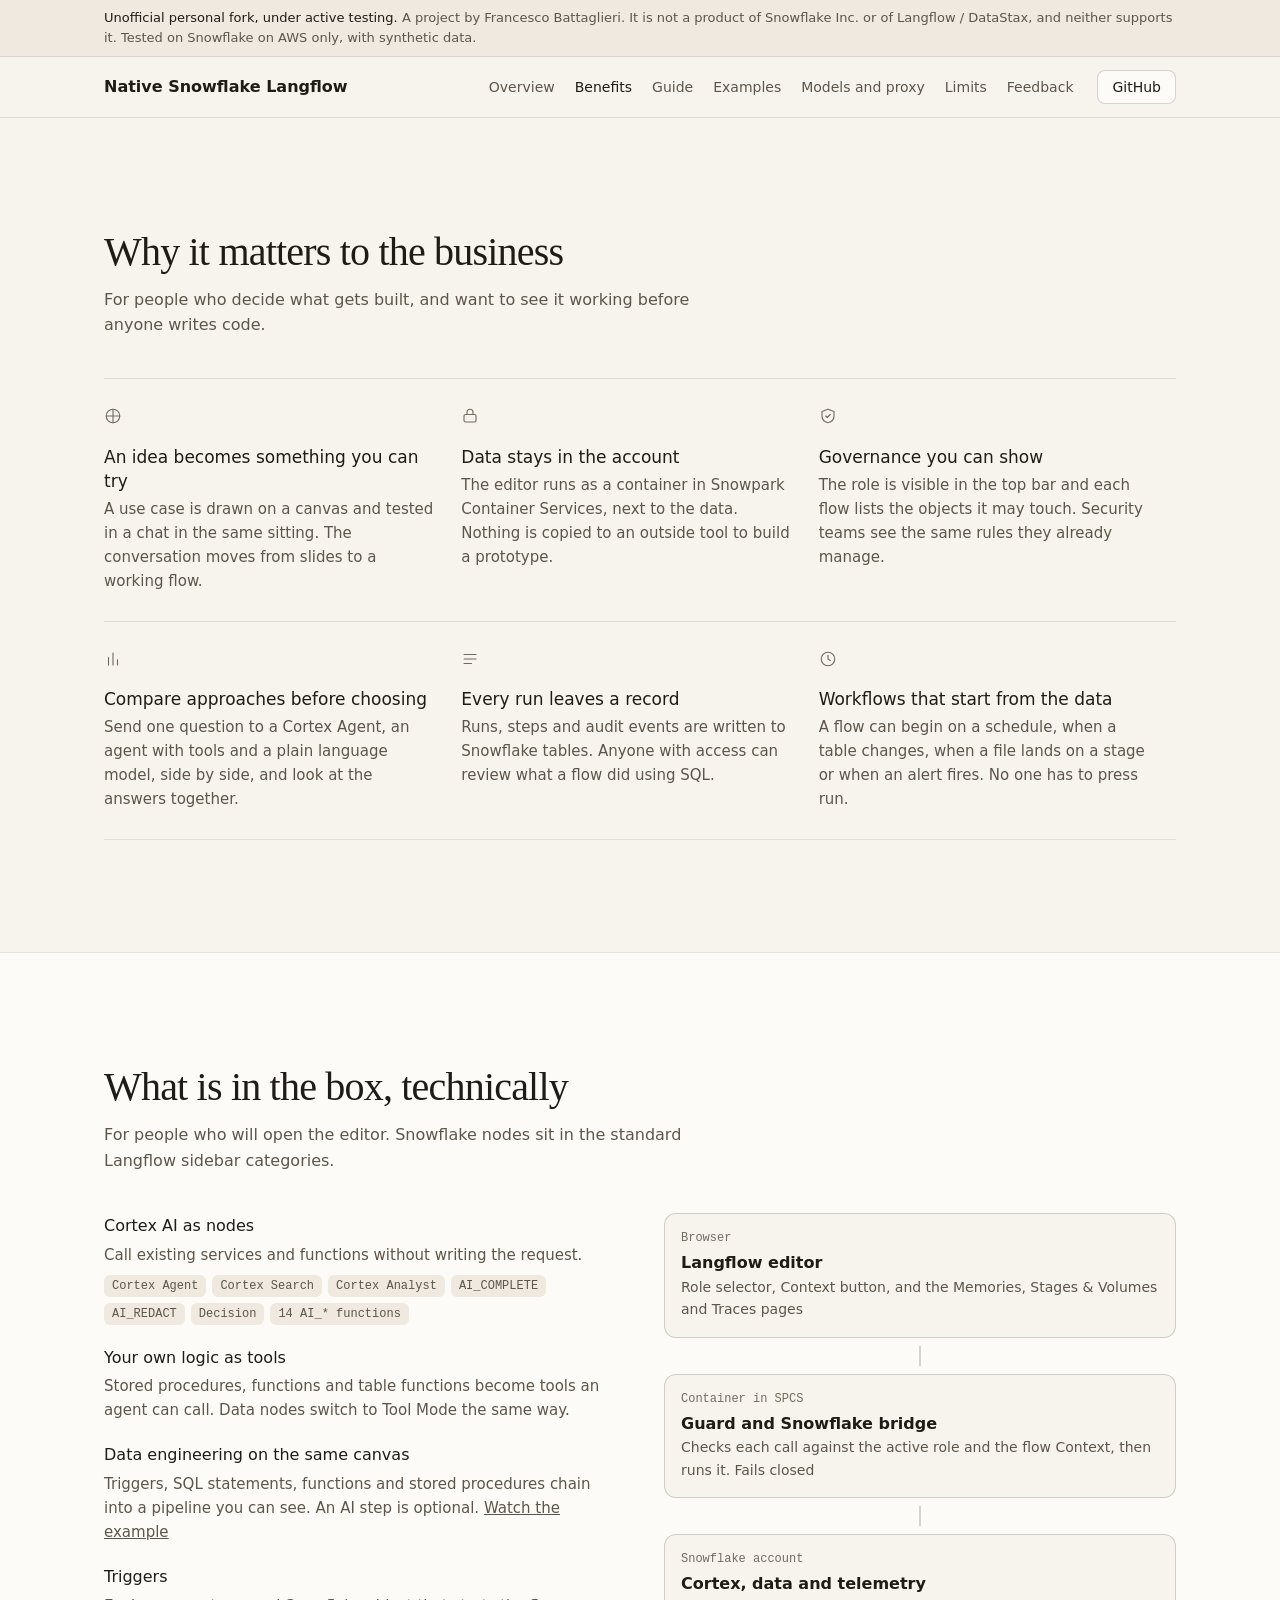
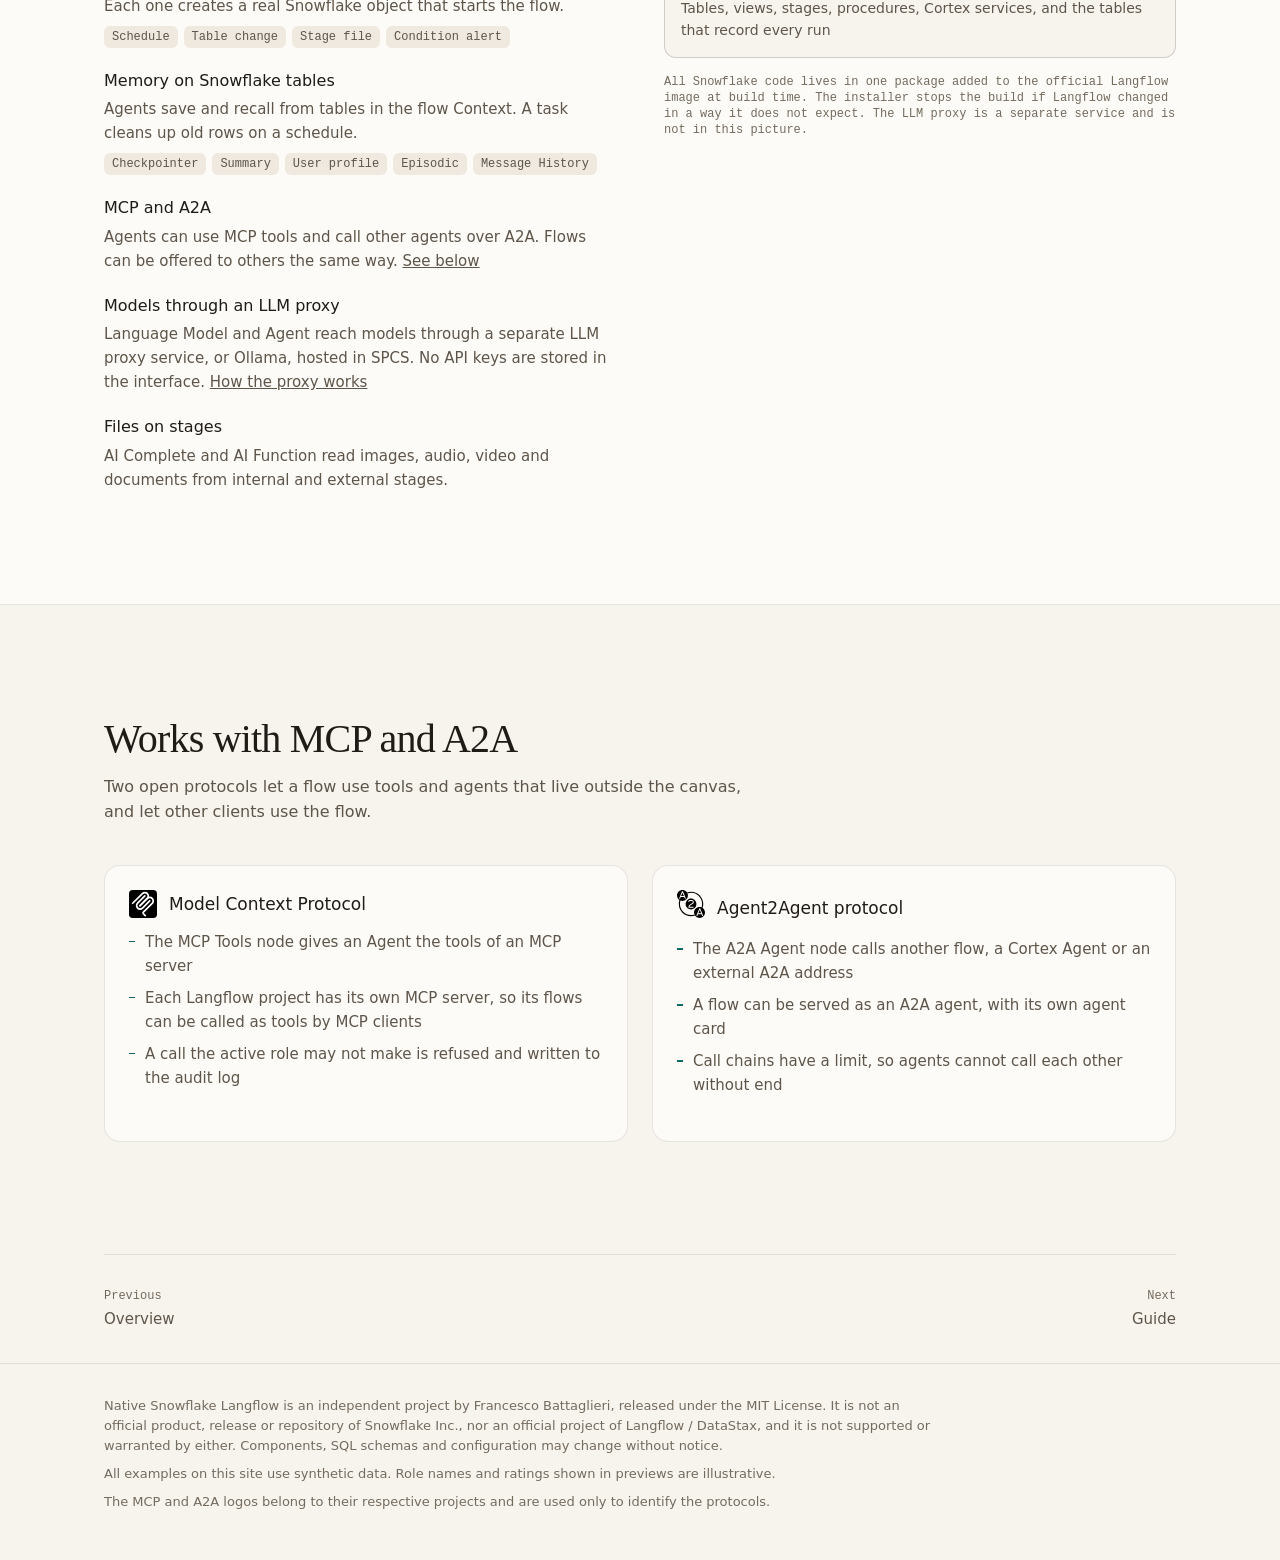
==== commit 176d0aab: "Add a feedback page and put the example preview beside the headline The site and README now explain " ====
--- a/docs/benefits.html
+++ b/docs/benefits.html
@@ -40,7 +40,7 @@
 <nav>
   <div class="wrap">
     <a class="brand" href="index.html">Native Snowflake Langflow</a>
-    <div class="links"><a href="index.html">Overview</a><a href="benefits.html" aria-current="page">Benefits</a><a href="guide.html">Guide</a><a href="examples.html">Examples</a><a href="models.html">Models and proxy</a><a href="limits.html">Limits</a></div>
+    <div class="links"><a href="index.html">Overview</a><a href="benefits.html" aria-current="page">Benefits</a><a href="guide.html">Guide</a><a href="examples.html">Examples</a><a href="models.html">Models and proxy</a><a href="limits.html">Limits</a><a href="feedback.html">Feedback</a></div>
     <a class="btn ghost small" href="https://github.com/fbattaglieri-snowflake/Native-Snowflake-Langflow">GitHub</a>
   </div>
 </nav>
--- a/docs/assets/site.css
+++ b/docs/assets/site.css
@@ -59,7 +59,7 @@
 
 /* hero */
 .hero{padding:clamp(48px,7vw,88px) 0 clamp(56px,7vw,88px)}
-.hero-grid{display:grid;grid-template-columns:minmax(0,1fr);gap:clamp(32px,4vw,48px)}
+.hero-grid{display:grid;grid-template-columns:minmax(0,1fr) minmax(0,1fr);gap:clamp(32px,4vw,56px);align-items:center}
 .hero .lead{margin-top:20px}
 .actions{display:flex;flex-wrap:wrap;gap:12px;margin-top:32px}
 .facts{display:flex;flex-wrap:wrap;gap:8px 20px;margin-top:28px;padding:0;list-style:none}
@@ -251,7 +251,7 @@
 
 /* hero canvas, protocols */
 .scroll{overflow-x:auto}
-.canvas{min-width:720px;max-width:none}
+.canvas{min-width:440px;max-width:none}
 .wlabel{font:400 11px var(--mono);fill:var(--muted)}
 .canvas .pip{fill:var(--muted)}
 .canvas .pip.key-sf{fill:var(--accent)}
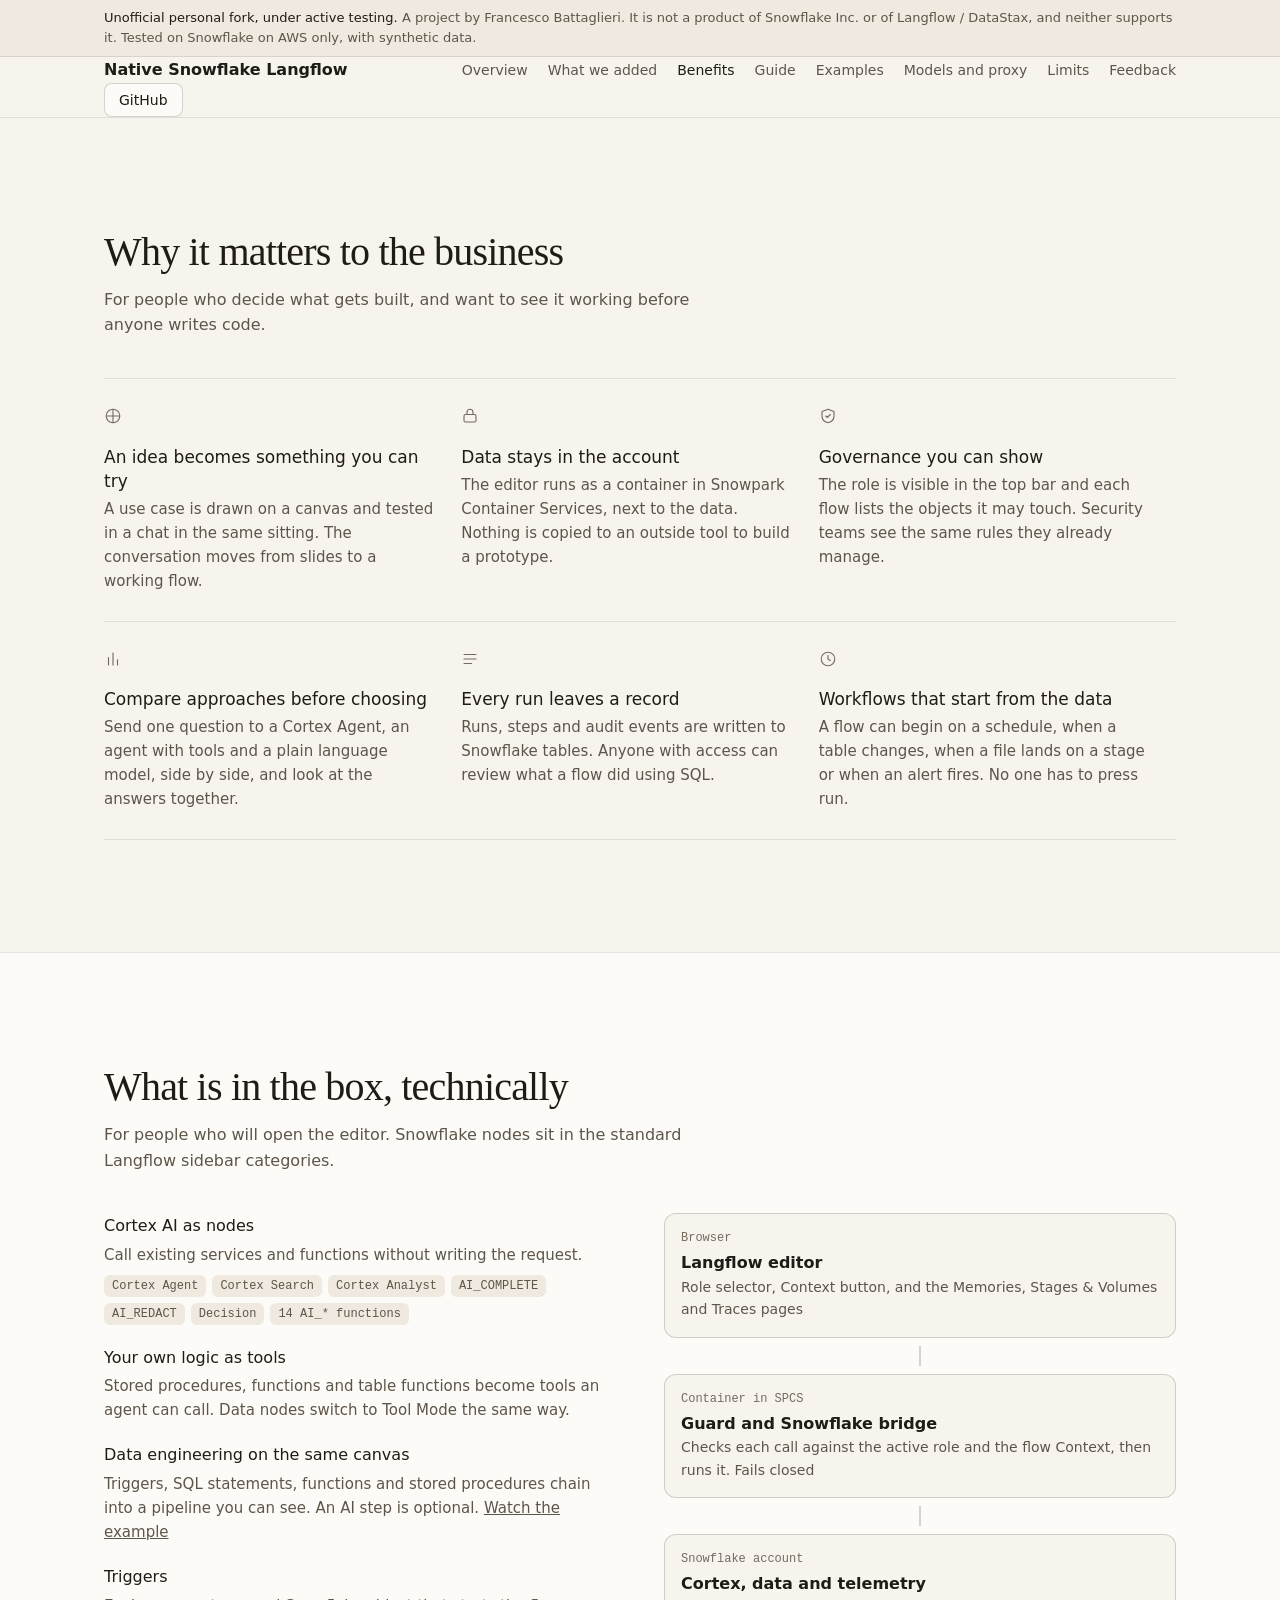
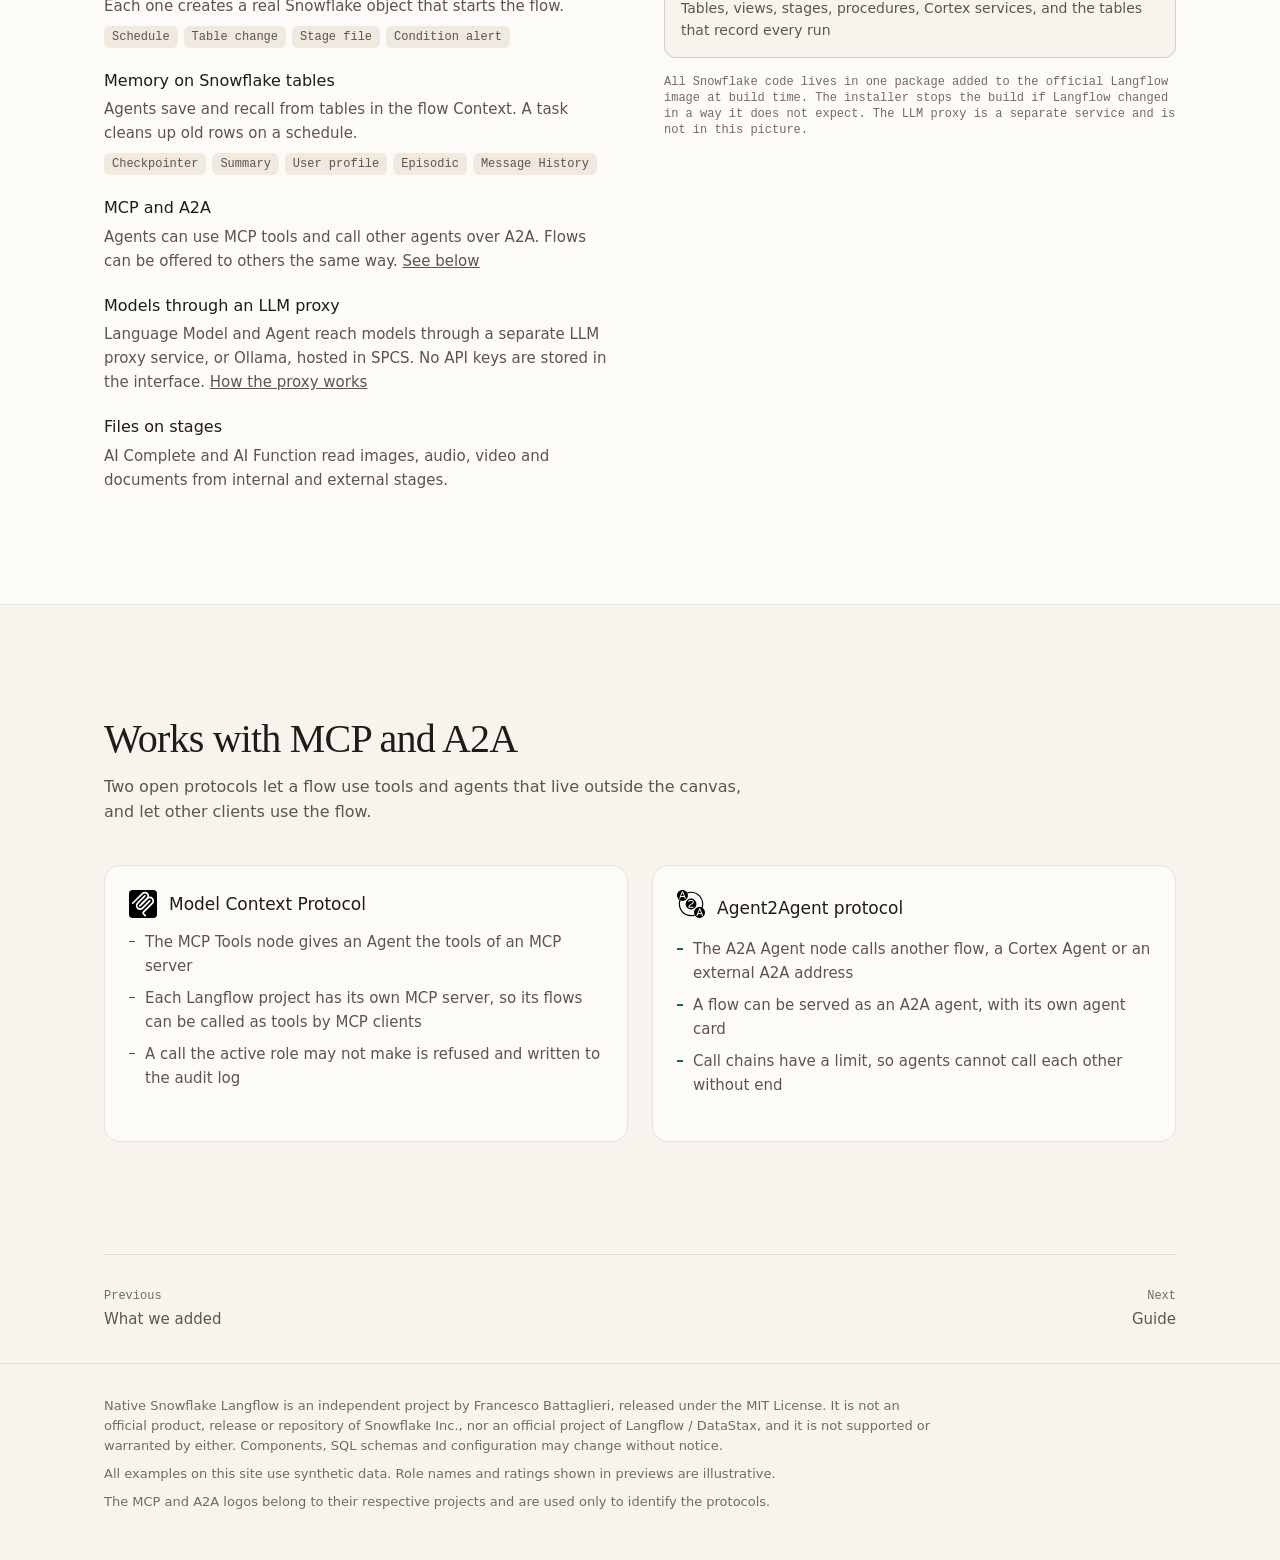
==== commit ab4cc319: "Add a "What we added" page to the site A tour of the nodes this project adds to the Langflow sidebar" ====
--- a/docs/benefits.html
+++ b/docs/benefits.html
@@ -40,7 +40,7 @@
 <nav>
   <div class="wrap">
     <a class="brand" href="index.html">Native Snowflake Langflow</a>
-    <div class="links"><a href="index.html">Overview</a><a href="benefits.html" aria-current="page">Benefits</a><a href="guide.html">Guide</a><a href="examples.html">Examples</a><a href="models.html">Models and proxy</a><a href="limits.html">Limits</a><a href="feedback.html">Feedback</a></div>
+    <div class="links"><a href="index.html">Overview</a><a href="added.html">What we added</a><a href="benefits.html" aria-current="page">Benefits</a><a href="guide.html">Guide</a><a href="examples.html">Examples</a><a href="models.html">Models and proxy</a><a href="limits.html">Limits</a><a href="feedback.html">Feedback</a></div>
     <a class="btn ghost small" href="https://github.com/fbattaglieri-snowflake/Native-Snowflake-Langflow">GitHub</a>
   </div>
 </nav>
@@ -123,7 +123,7 @@
   </div>
 </section>
 
-<div class="wrap"><div class="pager"><a href="index.html"><small>Previous</small>Overview</a><a href="guide.html" style="text-align:right"><small>Next</small>Guide</a></div></div>
+<div class="wrap"><div class="pager"><a href="added.html"><small>Previous</small>What we added</a><a href="guide.html" style="text-align:right"><small>Next</small>Guide</a></div></div>
 
 <footer>
   <div class="wrap">
--- a/docs/assets/site.css
+++ b/docs/assets/site.css
@@ -261,3 +261,20 @@
 .proto img{width:28px;height:28px;flex:none}
 .scene{display:none}
 .scene.on{display:block}
+
+/* what we added */
+.side{display:grid;grid-template-columns:minmax(0,260px) minmax(0,1fr)}
+.slist{display:none;padding:12px;border-right:1px solid var(--line);gap:2px;align-content:start}
+.slist.on{display:grid}
+.srow{display:flex;align-items:center;gap:10px;width:100%;height:34px;padding:0 10px;border:0;border-radius:8px;background:none;font:400 14px var(--sans);color:var(--muted);text-align:left}
+button.srow{cursor:pointer;color:var(--text);transition:background-color .15s var(--ease)}
+button.srow:hover{background:var(--raised)}
+.srow::before,.key{content:"";display:inline-block;width:6px;height:6px;border-radius:50%;background:var(--line2);flex:none}
+.srow.sf::before,.key.k1{background:var(--accent)}
+.srow.ext::before,.key.k2{background:var(--muted)}
+.key{margin:0 6px 1px 12px}.key.k1{margin-left:0}
+button.srow.sel{background:var(--accent-soft)}
+.sdetail{display:grid;align-content:center;gap:8px;padding:clamp(20px,4vw,40px);min-height:220px}
+.sdetail h3{font-size:22px;line-height:28px}
+.sdetail p{color:var(--text2);max-width:34rem}
+@media (max-width:700px){.side{grid-template-columns:minmax(0,1fr)}.slist{border-right:0;border-bottom:1px solid var(--line)}}
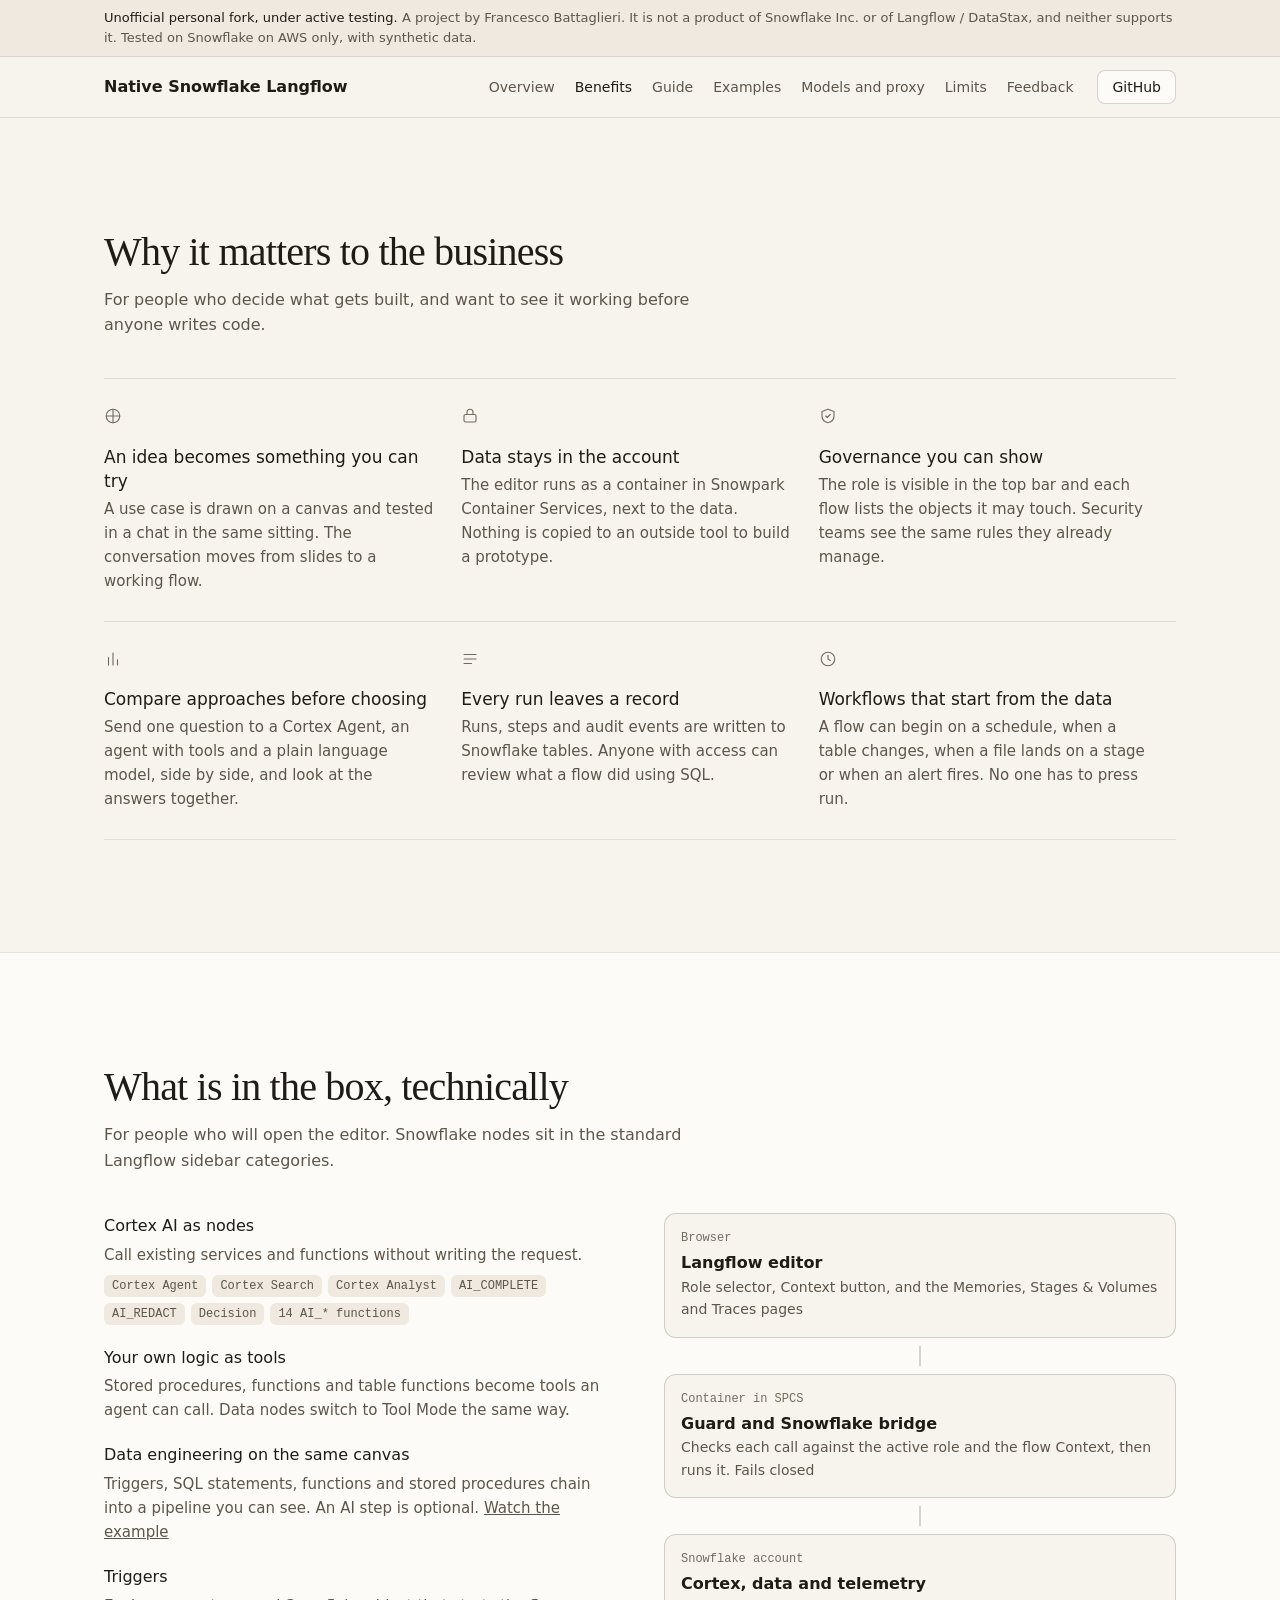
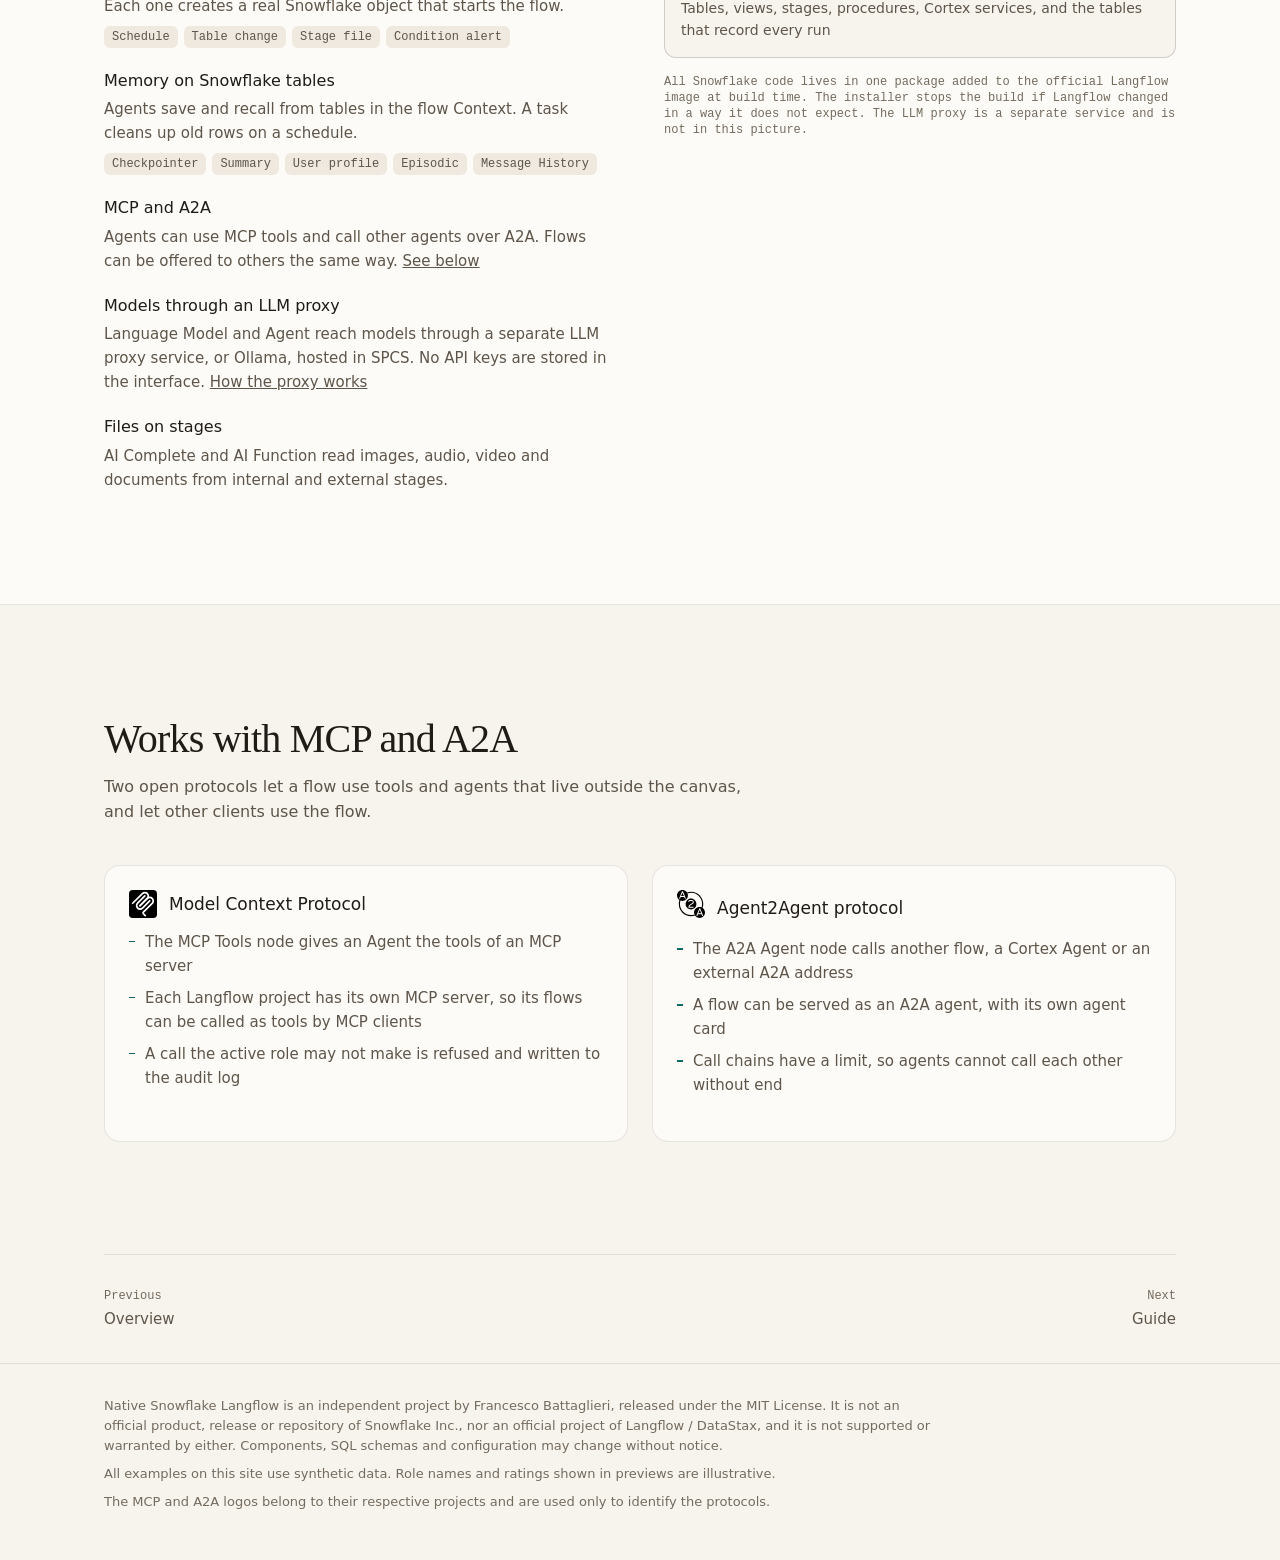
==== commit f4d44c53: "Revert "Add a "What we added" page to the site" This reverts commit ab4cc319a87f26e5cd857558871f1459" ====
--- a/docs/benefits.html
+++ b/docs/benefits.html
@@ -40,7 +40,7 @@
 <nav>
   <div class="wrap">
     <a class="brand" href="index.html">Native Snowflake Langflow</a>
-    <div class="links"><a href="index.html">Overview</a><a href="added.html">What we added</a><a href="benefits.html" aria-current="page">Benefits</a><a href="guide.html">Guide</a><a href="examples.html">Examples</a><a href="models.html">Models and proxy</a><a href="limits.html">Limits</a><a href="feedback.html">Feedback</a></div>
+    <div class="links"><a href="index.html">Overview</a><a href="benefits.html" aria-current="page">Benefits</a><a href="guide.html">Guide</a><a href="examples.html">Examples</a><a href="models.html">Models and proxy</a><a href="limits.html">Limits</a><a href="feedback.html">Feedback</a></div>
     <a class="btn ghost small" href="https://github.com/fbattaglieri-snowflake/Native-Snowflake-Langflow">GitHub</a>
   </div>
 </nav>
@@ -123,7 +123,7 @@
   </div>
 </section>
 
-<div class="wrap"><div class="pager"><a href="added.html"><small>Previous</small>What we added</a><a href="guide.html" style="text-align:right"><small>Next</small>Guide</a></div></div>
+<div class="wrap"><div class="pager"><a href="index.html"><small>Previous</small>Overview</a><a href="guide.html" style="text-align:right"><small>Next</small>Guide</a></div></div>
 
 <footer>
   <div class="wrap">
--- a/docs/assets/site.css
+++ b/docs/assets/site.css
@@ -261,20 +261,3 @@
 .proto img{width:28px;height:28px;flex:none}
 .scene{display:none}
 .scene.on{display:block}
-
-/* what we added */
-.side{display:grid;grid-template-columns:minmax(0,260px) minmax(0,1fr)}
-.slist{display:none;padding:12px;border-right:1px solid var(--line);gap:2px;align-content:start}
-.slist.on{display:grid}
-.srow{display:flex;align-items:center;gap:10px;width:100%;height:34px;padding:0 10px;border:0;border-radius:8px;background:none;font:400 14px var(--sans);color:var(--muted);text-align:left}
-button.srow{cursor:pointer;color:var(--text);transition:background-color .15s var(--ease)}
-button.srow:hover{background:var(--raised)}
-.srow::before,.key{content:"";display:inline-block;width:6px;height:6px;border-radius:50%;background:var(--line2);flex:none}
-.srow.sf::before,.key.k1{background:var(--accent)}
-.srow.ext::before,.key.k2{background:var(--muted)}
-.key{margin:0 6px 1px 12px}.key.k1{margin-left:0}
-button.srow.sel{background:var(--accent-soft)}
-.sdetail{display:grid;align-content:center;gap:8px;padding:clamp(20px,4vw,40px);min-height:220px}
-.sdetail h3{font-size:22px;line-height:28px}
-.sdetail p{color:var(--text2);max-width:34rem}
-@media (max-width:700px){.side{grid-template-columns:minmax(0,1fr)}.slist{border-right:0;border-bottom:1px solid var(--line)}}
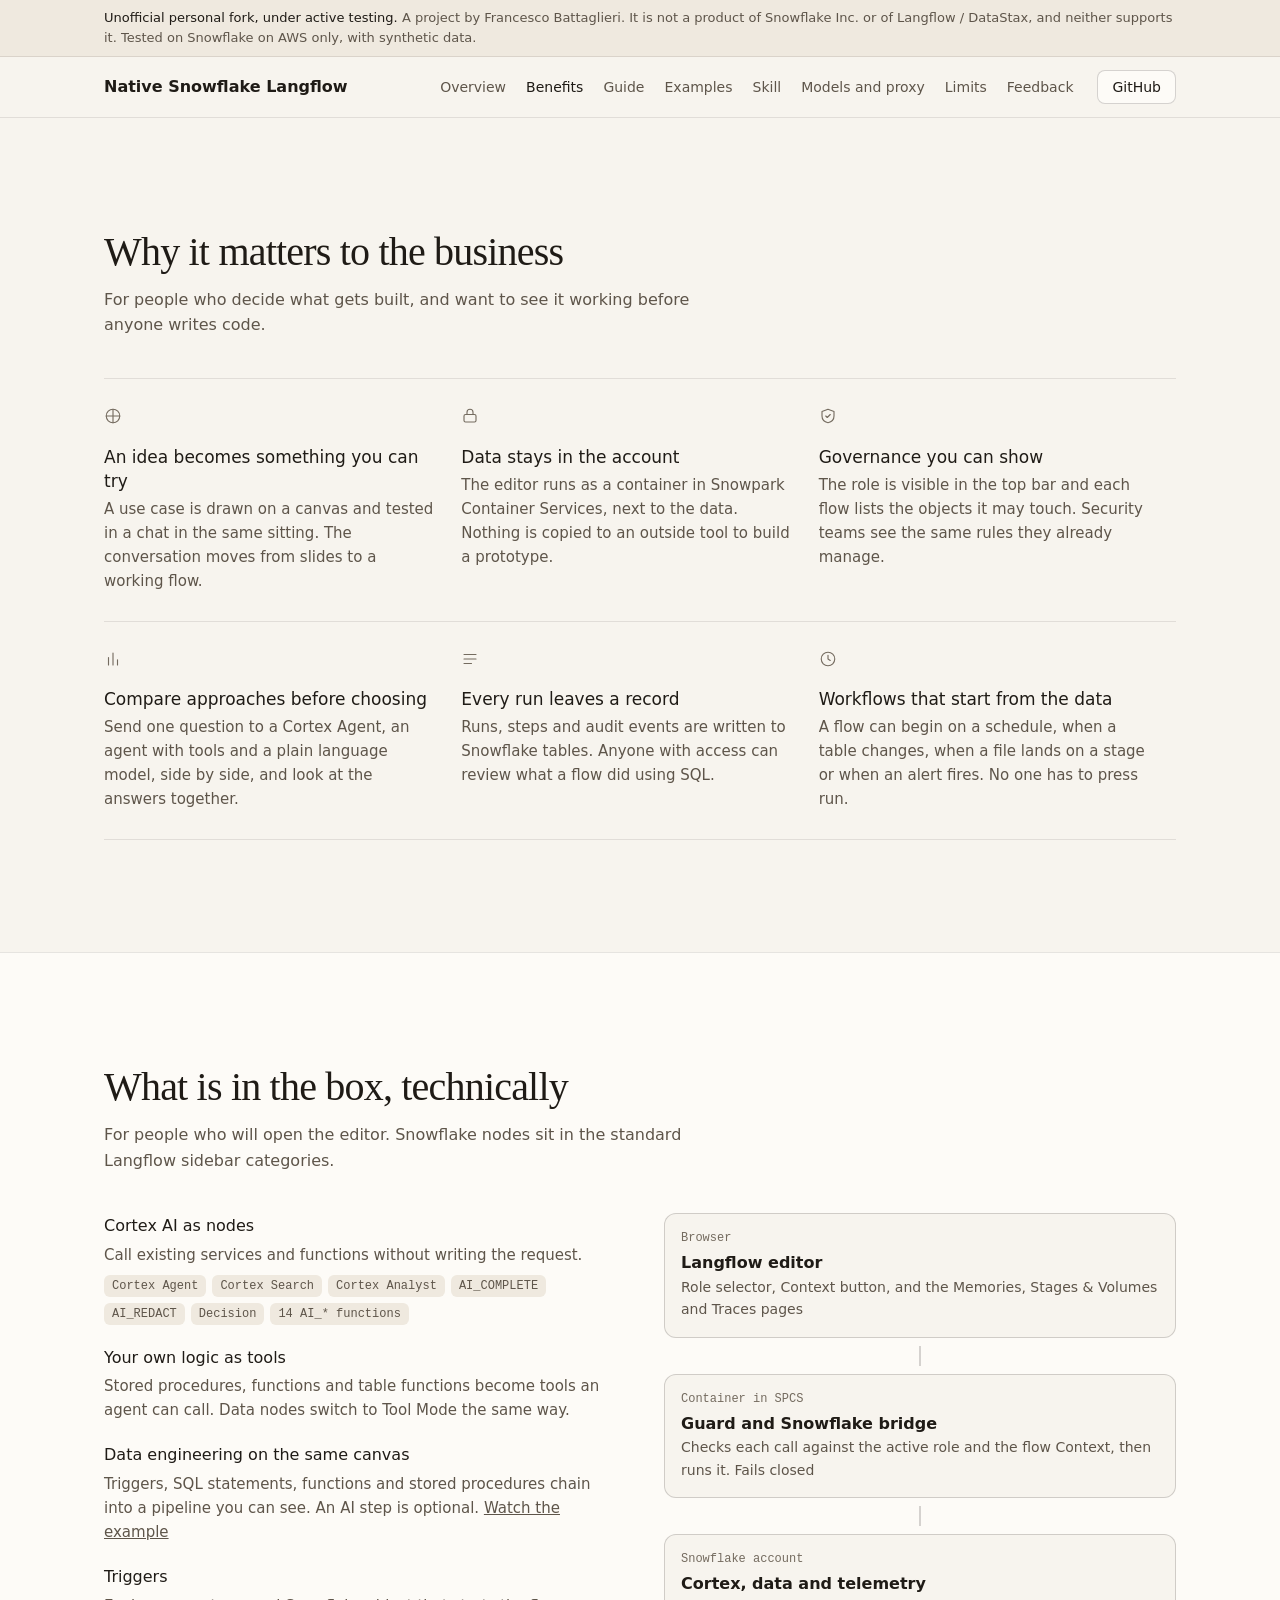
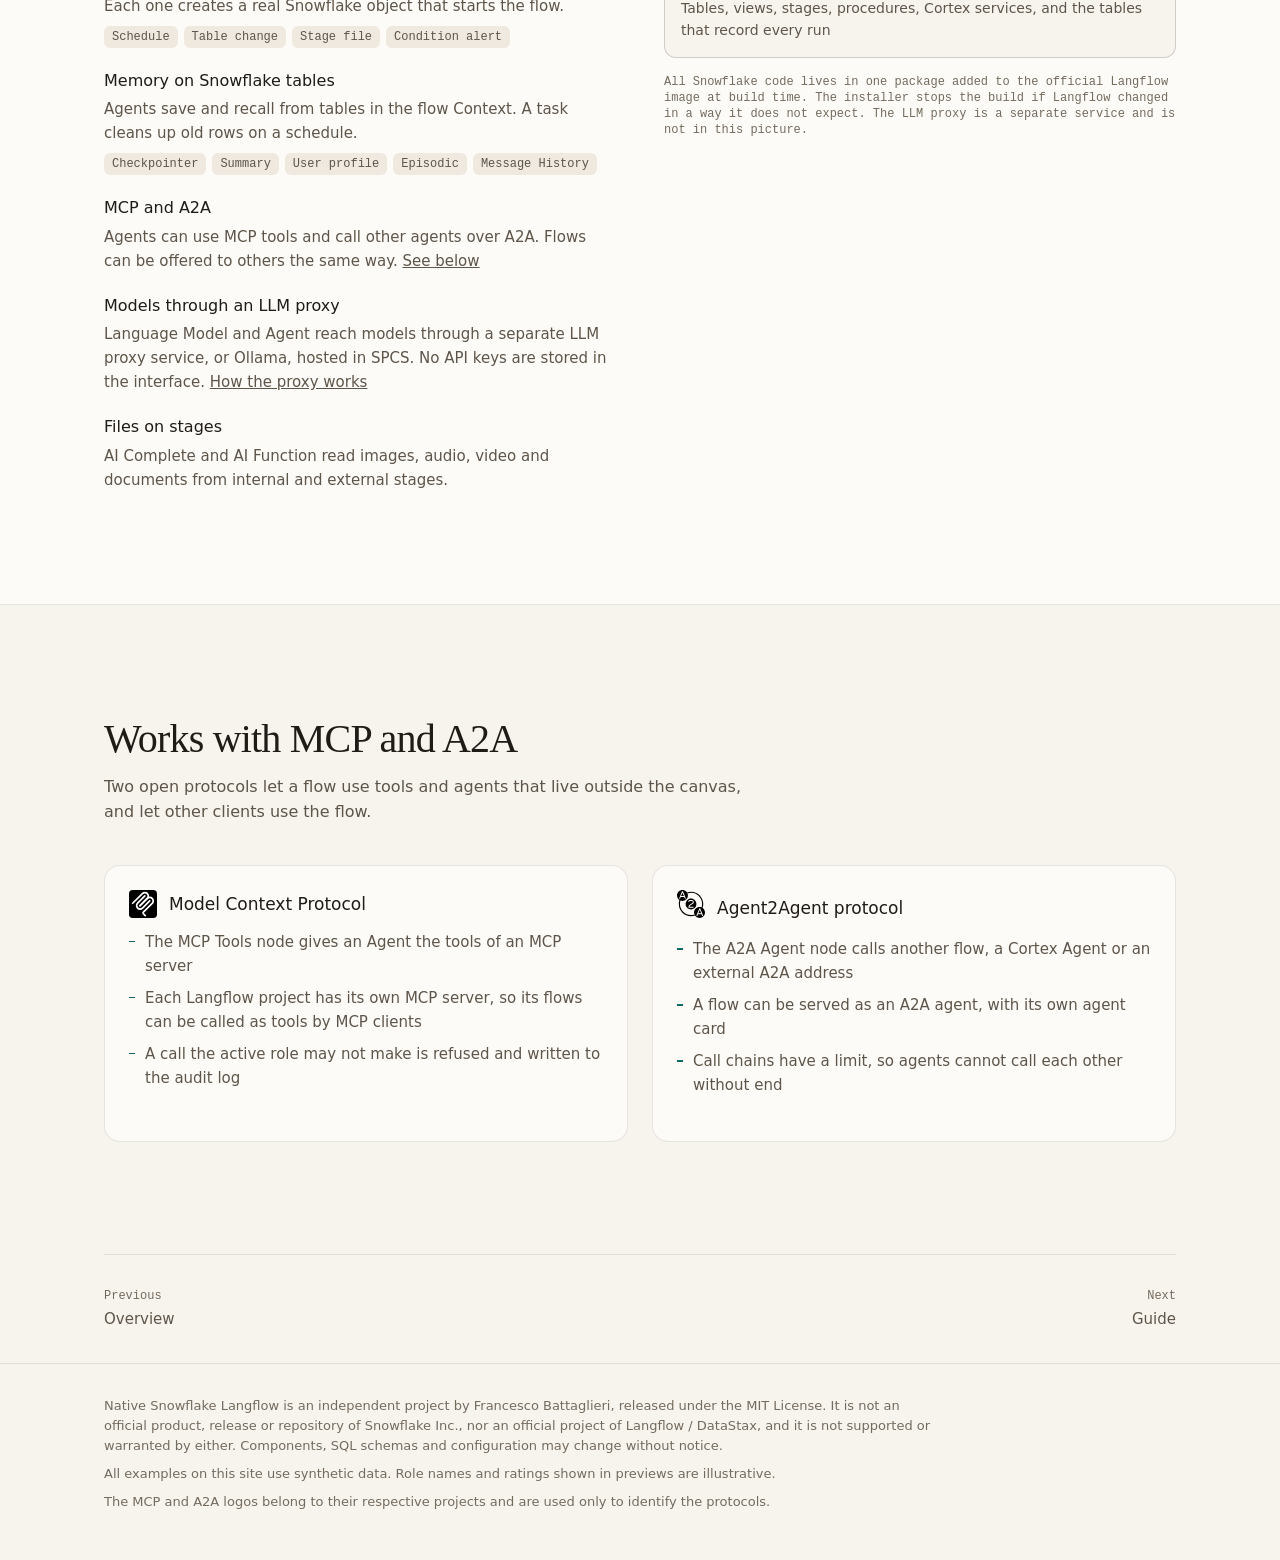
==== commit d8327365: "Skill for coding agents, site page for it, example links, cleaner SQL errors skills/native-snowflake" ====
--- a/docs/benefits.html
+++ b/docs/benefits.html
@@ -40,7 +40,7 @@
 <nav>
   <div class="wrap">
     <a class="brand" href="index.html">Native Snowflake Langflow</a>
-    <div class="links"><a href="index.html">Overview</a><a href="benefits.html" aria-current="page">Benefits</a><a href="guide.html">Guide</a><a href="examples.html">Examples</a><a href="models.html">Models and proxy</a><a href="limits.html">Limits</a><a href="feedback.html">Feedback</a></div>
+    <div class="links"><a href="index.html">Overview</a><a href="benefits.html" aria-current="page">Benefits</a><a href="guide.html">Guide</a><a href="examples.html">Examples</a><a href="skill.html">Skill</a><a href="models.html">Models and proxy</a><a href="limits.html">Limits</a><a href="feedback.html">Feedback</a></div>
     <a class="btn ghost small" href="https://github.com/fbattaglieri-snowflake/Native-Snowflake-Langflow">GitHub</a>
   </div>
 </nav>
--- a/docs/assets/site.css
+++ b/docs/assets/site.css
@@ -261,3 +261,32 @@
 .proto img{width:28px;height:28px;flex:none}
 .scene{display:none}
 .scene.on{display:block}
+
+/* Examples: starter flows drawn as small diagrams */
+.xgrid{display:grid;gap:24px}
+.xcard{background:var(--card);border:1px solid var(--line);border-radius:16px;padding:clamp(20px,3vw,32px)}
+.band .xcard{background:var(--bg)}
+.xcard h3{font-size:20px;line-height:28px;margin-top:4px}
+.xcard>p{color:var(--text2);font-size:15px;margin-top:8px;max-width:46rem}
+.xcols{display:grid;grid-template-columns:minmax(0,1fr) minmax(0,1fr);gap:clamp(20px,3vw,40px);margin-top:20px}
+@media (max-width:860px){.xcols{grid-template-columns:minmax(0,1fr)}}
+.xd{margin-top:20px;overflow-x:auto;border:1px solid var(--line);border-radius:12px;background:var(--card)}
+.band .xd{background:var(--card)}
+.xd svg{display:block;width:100%;min-width:640px;height:auto}
+.xd rect{fill:var(--bg);stroke:var(--line2);stroke-width:1.2}
+.xd rect.sf{stroke:var(--accent)}
+.xd text{font:500 12px var(--sans);fill:var(--text);text-anchor:middle}
+.xd text.s{font:11px var(--sans);fill:var(--muted)}
+.xd text.sf{fill:var(--accent)}
+.xd text.lab{font:11px var(--mono);fill:var(--muted);text-anchor:start}
+.xd path{fill:none;stroke:var(--line2);stroke-width:1.5}
+.xd path.tool{stroke-dasharray:3 4}
+.xd path.go{stroke:var(--accent);stroke-dasharray:5 7;animation:xflow 1.4s linear infinite}
+@keyframes xflow{to{stroke-dashoffset:-24}}
+@media (prefers-reduced-motion:reduce){.xd path.go{animation:none}}
+.xtable{width:100%;border-collapse:collapse;font-size:14px;margin-top:4px}
+.xtable th{font:11px var(--mono);color:var(--muted);text-align:left;font-weight:400;padding:6px 10px 6px 0;border-bottom:1px solid var(--line2)}
+.xtable td{padding:8px 10px 8px 0;border-bottom:1px solid var(--line);color:var(--text2);vertical-align:top}
+.xtable td:first-child{color:var(--text)}
+.xfile{display:flex;width:fit-content;margin-top:16px;font:12px var(--mono);color:var(--accent);text-decoration:none;border-bottom:1px solid transparent}
+.xfile:hover{border-bottom-color:var(--accent)}
